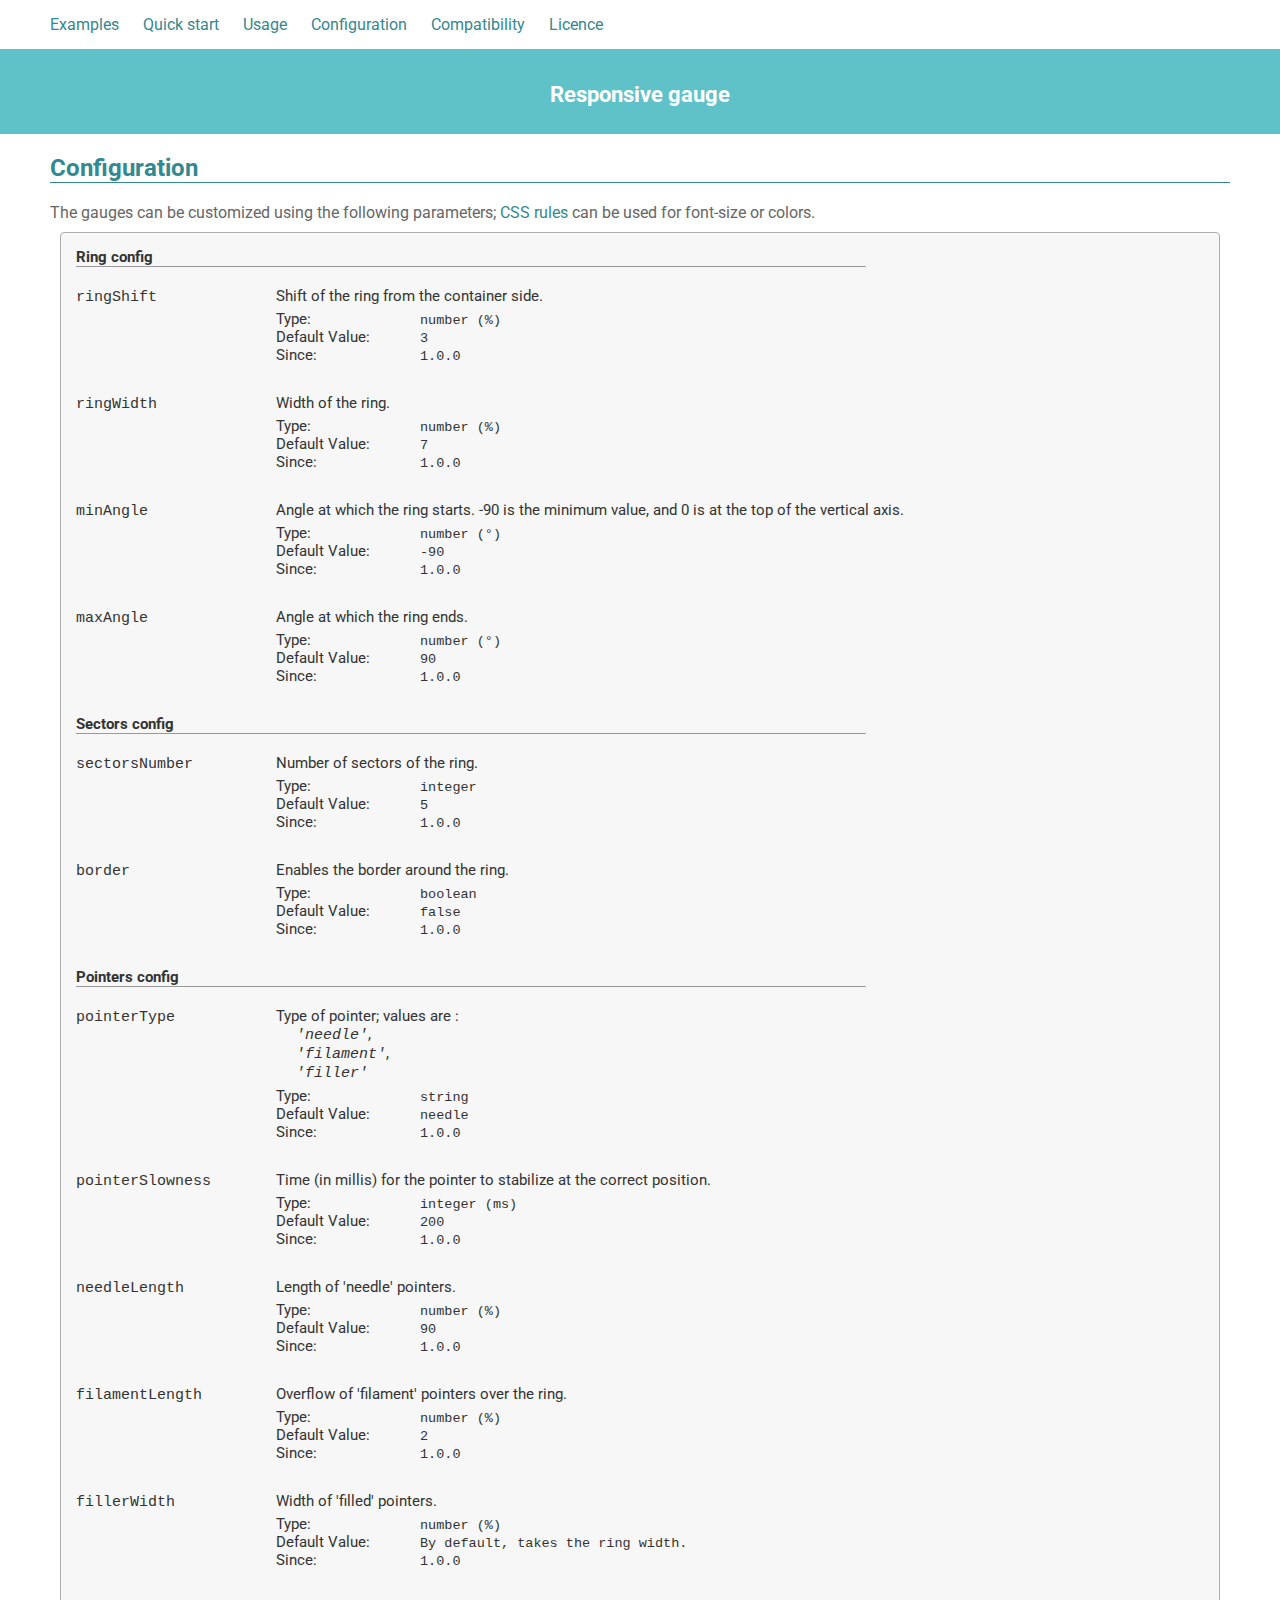
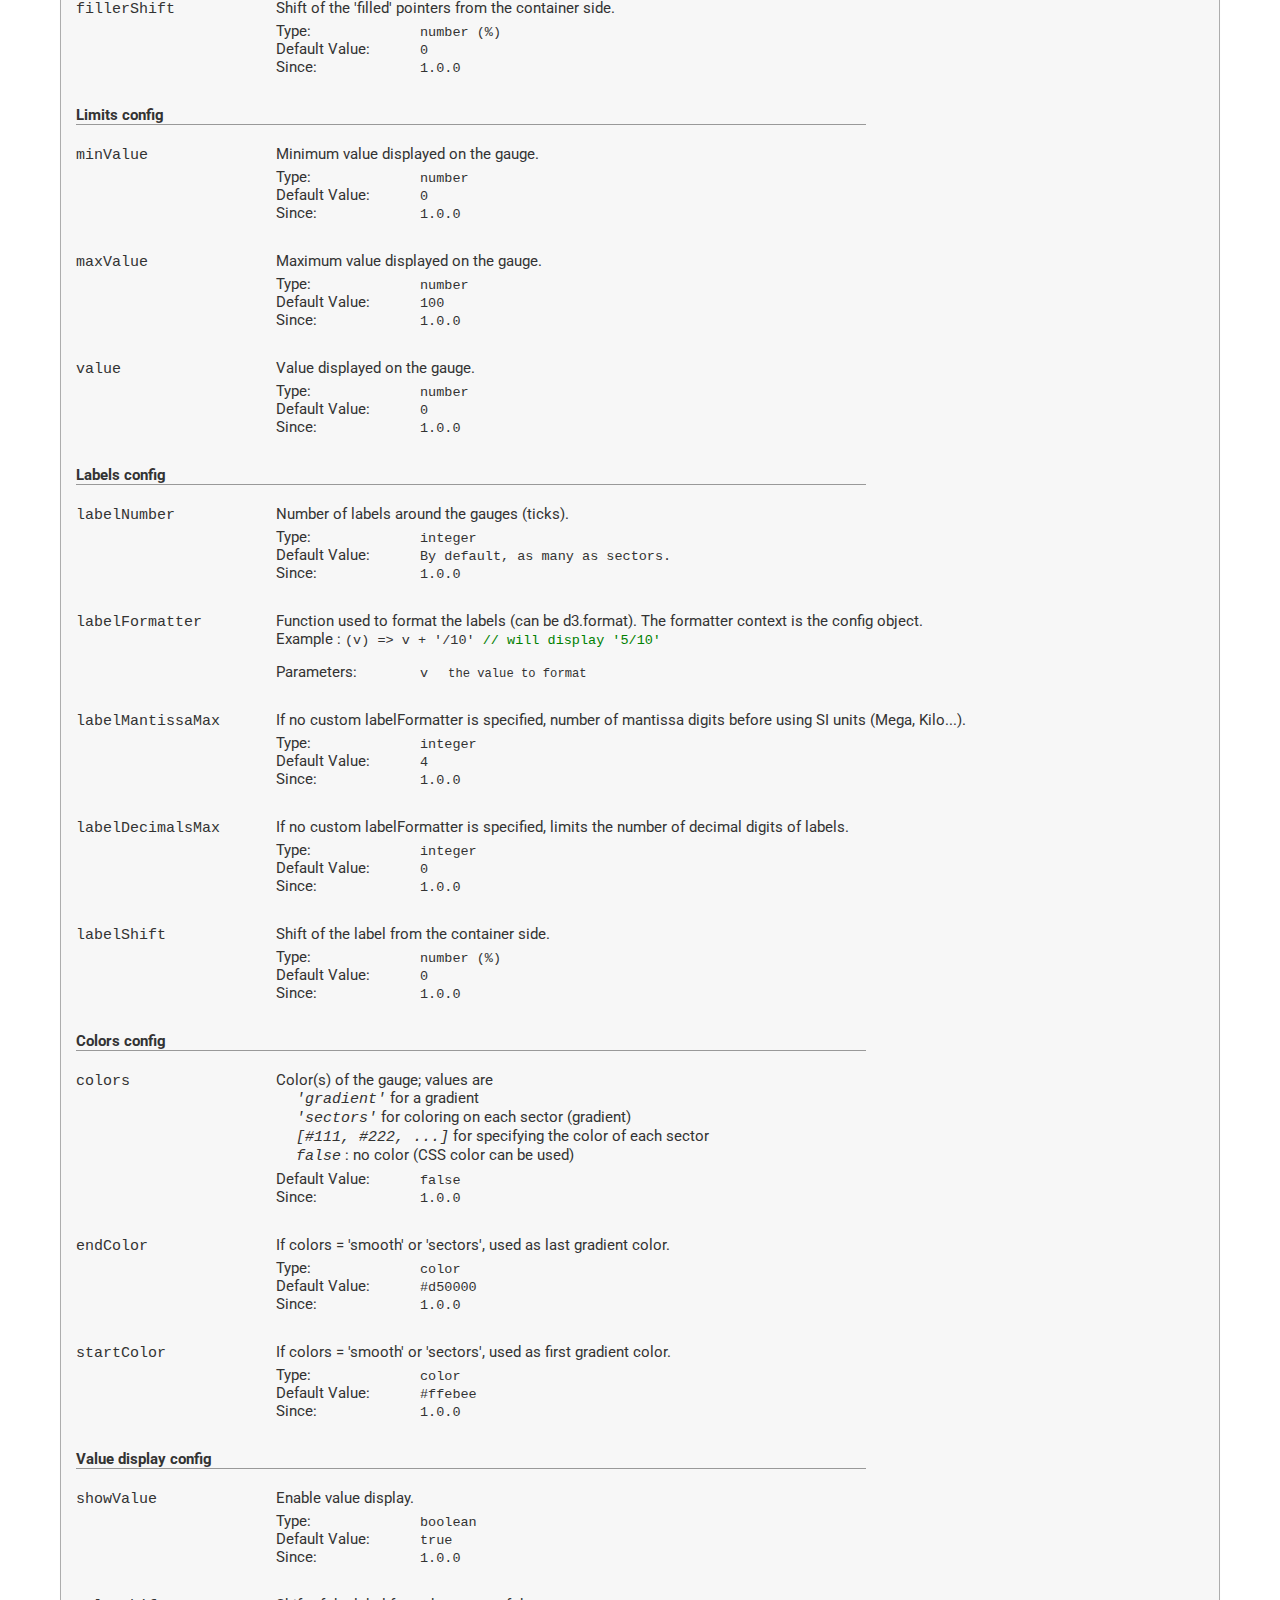
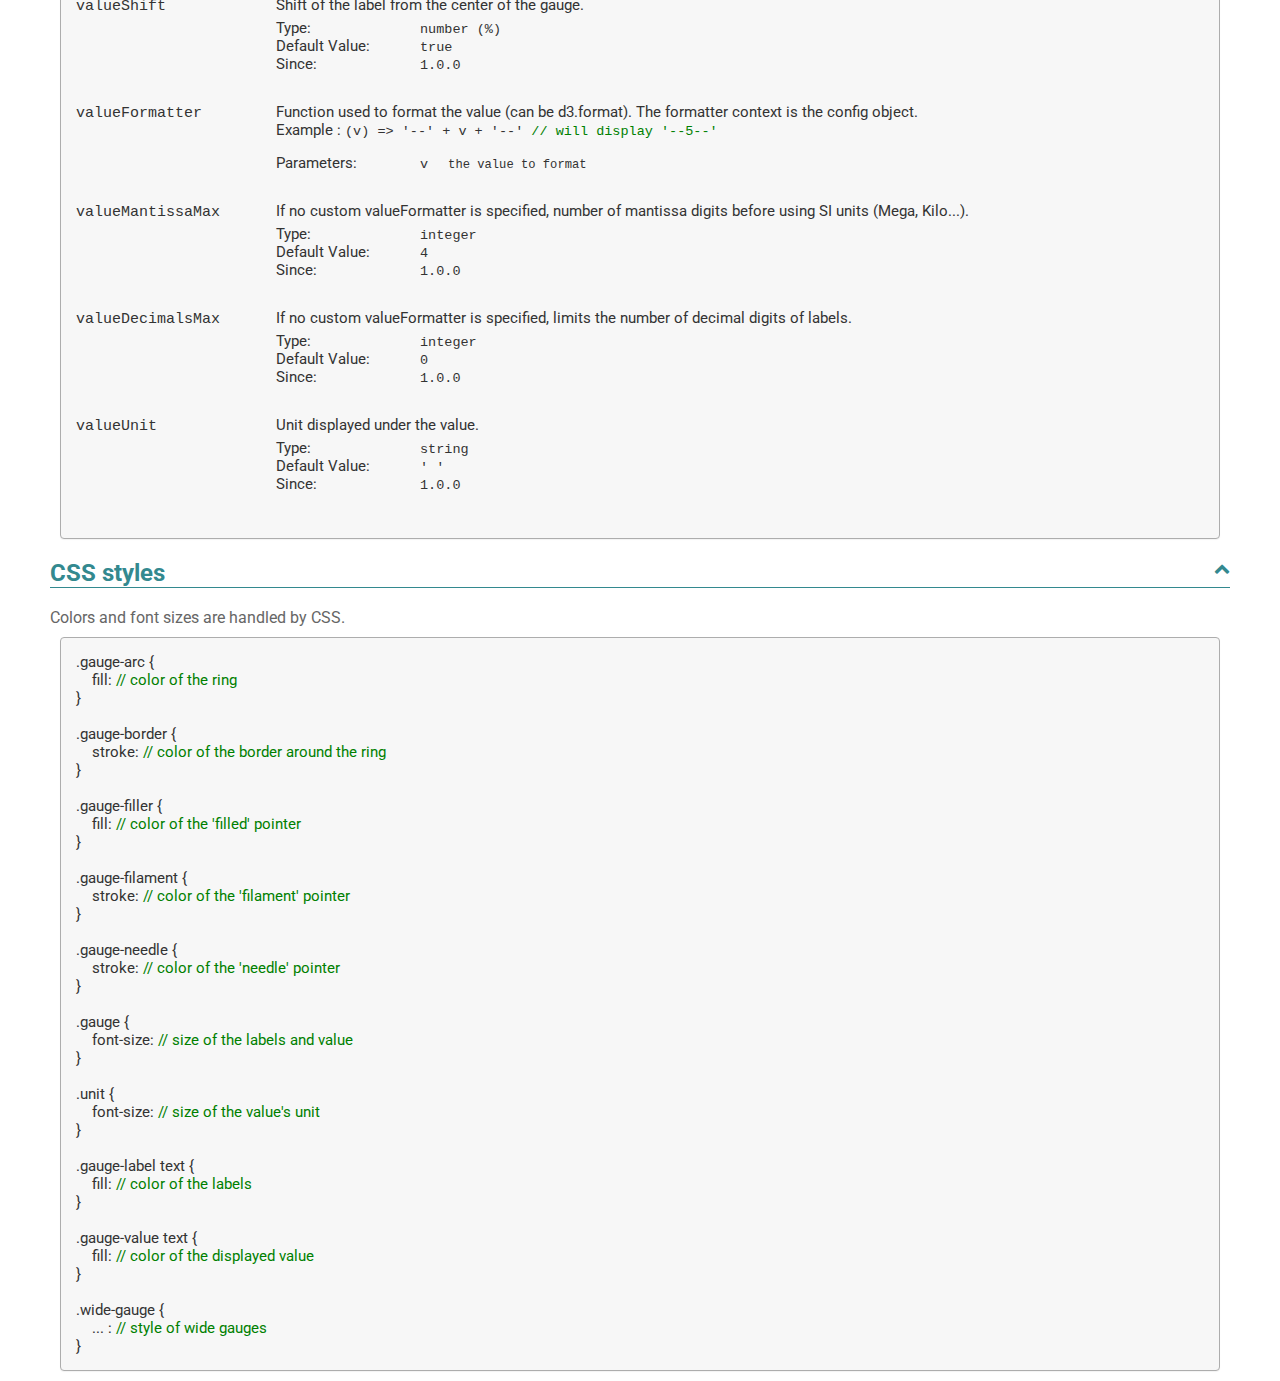
==== ResponsiveGauge/config.html @ 09ec58ba "Initialisation" ====
<!DOCTYPE html>
<html>
<head>
<meta charset="utf-8">
<meta http-equiv="X-UA-Compatible" content="IE=edge">
<meta name="viewport" content="width=device-width, initial-scale=1">

<title>Responsive gauges</title>

<link href="site.css" type="text/css" rel="stylesheet" />
<link href='https://fonts.googleapis.com/css?family=Roboto' rel='stylesheet' type='text/css'>
<link rel="stylesheet" href="https://maxcdn.bootstrapcdn.com/font-awesome/4.6.1/css/font-awesome.min.css">
</head>

<body>
	<div id="menu" class="menu">
		<a href="main.html#examples">Examples</a> <a href="quick-start.html">Quick start</a> <a href="usage.html">Usage</a> <a href="config.html">Configuration</a>
		<a href="main.html#compatibility">Compatibility</a> <a href="main.html#licence">Licence</a>
	</div>


	<div class="header">
		<h1>
			<small>Responsive gauge</small>
		</h1>
	</div>

	<div id="config">
		<h2>Configuration</h2>

		The gauges can be customized using the following parameters; <a href="#css">CSS rules</a> can be used for font-size or colors.
		<div class="code">
			<h4>Ring config</h4>

			<div>
				<div class="parameter">ringShift</div>
				<div class="description">
					Shift of the ring from the container side.
					<dl class="details">
						<dt class="tag-type">Type:</dt>
						<dd class="tag-type">number (%)</dd>
						<dt class="tag-default">Default Value:</dt>
						<dd class="tag-default">3</dd>
						<dt class="tag-since">Since:</dt>
						<dd class="tag-since">1.0.0</dd>
					</dl>
				</div>
			</div>

			<div>
				<div class="parameter">ringWidth</div>
				<div class="description">
					Width of the ring.
					<dl class="details">
						<dt class="tag-type">Type:</dt>
						<dd class="tag-type">number (%)</dd>
						<dt class="tag-default">Default Value:</dt>
						<dd class="tag-default">7</dd>
						<dt class="tag-since">Since:</dt>
						<dd class="tag-since">1.0.0</dd>
					</dl>
				</div>
			</div>

			<div>
				<div class="parameter">minAngle</div>
				<div class="description">
					Angle at which the ring starts. -90 is the minimum value, and 0 is at the top of the vertical axis.
					<dl class="details">
						<dt class="tag-type">Type:</dt>
						<dd class="tag-type">number (°)</dd>
						<dt class="tag-default">Default Value:</dt>
						<dd class="tag-default">-90</dd>
						<dt class="tag-since">Since:</dt>
						<dd class="tag-since">1.0.0</dd>
					</dl>
				</div>
			</div>

			<div>
				<div class="parameter">maxAngle</div>
				<div class="description">
					Angle at which the ring ends.
					<dl class="details">
						<dt class="tag-type">Type:</dt>
						<dd class="tag-type">number (°)</dd>
						<dt class="tag-default">Default Value:</dt>
						<dd class="tag-default">90</dd>
						<dt class="tag-since">Since:</dt>
						<dd class="tag-since">1.0.0</dd>
					</dl>
				</div>
			</div>




			<h4>Sectors config</h4>

			<div>
				<div class="parameter">sectorsNumber</div>
				<div class="description">
					Number of sectors of the ring.
					<dl class="details">
						<dt class="tag-type">Type:</dt>
						<dd class="tag-type">integer</dd>
						<dt class="tag-default">Default Value:</dt>
						<dd class="tag-default">5</dd>
						<dt class="tag-since">Since:</dt>
						<dd class="tag-since">1.0.0</dd>
					</dl>
				</div>
			</div>

			<div>
				<div class="parameter">border</div>
				<div class="description">
					Enables the border around the ring.
					<dl class="details">
						<dt class="tag-type">Type:</dt>
						<dd class="tag-type">boolean</dd>
						<dt class="tag-default">Default Value:</dt>
						<dd class="tag-default">false</dd>
						<dt class="tag-since">Since:</dt>
						<dd class="tag-since">1.0.0</dd>
					</dl>
				</div>
			</div>




			<h4>Pointers config</h4>

			<div>
				<div class="parameter">pointerType</div>
				<div class="description">
					Type of pointer; values are :
					<br>
					<em>'needle'</em>,
					<br>
					<em>'filament'</em>,
					<br>
					<em>'filler'</em>
					<dl class="details">
						<dt class="tag-type">Type:</dt>
						<dd class="tag-type">string</dd>
						<dt class="tag-default">Default Value:</dt>
						<dd class="tag-default">needle</dd>
						<dt class="tag-since">Since:</dt>
						<dd class="tag-since">1.0.0</dd>
					</dl>
				</div>
			</div>

			<div>
				<div class="parameter">pointerSlowness</div>
				<div class="description">
					Time (in millis) for the pointer to stabilize at the correct position.
					<dl class="details">
						<dt class="tag-type">Type:</dt>
						<dd class="tag-type">integer (ms)</dd>
						<dt class="tag-default">Default Value:</dt>
						<dd class="tag-default">200</dd>
						<dt class="tag-since">Since:</dt>
						<dd class="tag-since">1.0.0</dd>
					</dl>
				</div>
			</div>

			<div>
				<div class="parameter">needleLength</div>
				<div class="description">
					Length of 'needle' pointers.
					<dl class="details">
						<dt class="tag-type">Type:</dt>
						<dd class="tag-type">number (%)</dd>
						<dt class="tag-default">Default Value:</dt>
						<dd class="tag-default">90</dd>
						<dt class="tag-since">Since:</dt>
						<dd class="tag-since">1.0.0</dd>
					</dl>
				</div>
			</div>

			<div>
				<div class="parameter">filamentLength</div>
				<div class="description">
					Overflow of 'filament' pointers over the ring.
					<dl class="details">
						<dt class="tag-type">Type:</dt>
						<dd class="tag-type">number (%)</dd>
						<dt class="tag-default">Default Value:</dt>
						<dd class="tag-default">2</dd>
						<dt class="tag-since">Since:</dt>
						<dd class="tag-since">1.0.0</dd>
					</dl>
				</div>
			</div>

			<div>
				<div class="parameter">fillerWidth</div>
				<div class="description">
					Width of 'filled' pointers.
					<dl class="details">
						<dt class="tag-type">Type:</dt>
						<dd class="tag-type">number (%)</dd>
						<dt class="tag-default">Default Value:</dt>
						<dd class="tag-default">By default, takes the ring width.</dd>
						<dt class="tag-since">Since:</dt>
						<dd class="tag-since">1.0.0</dd>
					</dl>
				</div>
			</div>

			<div>
				<div class="parameter">fillerShift</div>
				<div class="description">
					Shift of the 'filled' pointers from the container side.
					<dl class="details">
						<dt class="tag-type">Type:</dt>
						<dd class="tag-type">number (%)</dd>
						<dt class="tag-default">Default Value:</dt>
						<dd class="tag-default">0</dd>
						<dt class="tag-since">Since:</dt>
						<dd class="tag-since">1.0.0</dd>
					</dl>
				</div>
			</div>





			<h4>Limits config</h4>

			<div>
				<div class="parameter">minValue</div>
				<div class="description">
					Minimum value displayed on the gauge.
					<dl class="details">
						<dt class="tag-type">Type:</dt>
						<dd class="tag-type">number</dd>
						<dt class="tag-default">Default Value:</dt>
						<dd class="tag-default">0</dd>
						<dt class="tag-since">Since:</dt>
						<dd class="tag-since">1.0.0</dd>
					</dl>
				</div>
			</div>

			<div>
				<div class="parameter">maxValue</div>
				<div class="description">
					Maximum value displayed on the gauge.
					<dl class="details">
						<dt class="tag-type">Type:</dt>
						<dd class="tag-type">number</dd>
						<dt class="tag-default">Default Value:</dt>
						<dd class="tag-default">100</dd>
						<dt class="tag-since">Since:</dt>
						<dd class="tag-since">1.0.0</dd>
					</dl>
				</div>
			</div>

			<div>
				<div class="parameter">value</div>
				<div class="description">
					Value displayed on the gauge.
					<dl class="details">
						<dt class="tag-type">Type:</dt>
						<dd class="tag-type">number</dd>
						<dt class="tag-default">Default Value:</dt>
						<dd class="tag-default">0</dd>
						<dt class="tag-since">Since:</dt>
						<dd class="tag-since">1.0.0</dd>
					</dl>
				</div>
			</div>





			<h4>Labels config</h4>

			<div>
				<div class="parameter">labelNumber</div>
				<div class="description">
					Number of labels around the gauges (ticks).
					<dl class="details">
						<dt class="tag-type">Type:</dt>
						<dd class="tag-type">integer</dd>
						<dt class="tag-default">Default Value:</dt>
						<dd class="tag-default">By default, as many as sectors.</dd>
						<dt class="tag-since">Since:</dt>
						<dd class="tag-since">1.0.0</dd>
					</dl>
				</div>
			</div>


			<div>
				<div class="parameter">labelFormatter</div>
				<div class="description">
					Function used to format the labels (can be d3.format). The formatter context is the config object.
					<br>
					Example : <span class="prettyprint">(v) => v + '/10' <span class="comment">// will display '5/10'</span></span>
					<dl class="parameters">
						<dt>Parameters:</dt>
						<dd>
							<dl class="parameter">
								<dt class="param-name">v</dt>
								<dd class="param-description">the value to format</dd>
							</dl>
						</dd>
					</dl>
				</div>
			</div>

			<div>
				<div class="parameter">labelMantissaMax</div>
				<div class="description">
					If no custom labelFormatter is specified, number of mantissa digits before using SI units (Mega, Kilo...).
					<dl class="details">
						<dt class="tag-type">Type:</dt>
						<dd class="tag-type">integer</dd>
						<dt class="tag-default">Default Value:</dt>
						<dd class="tag-default">4</dd>
						<dt class="tag-since">Since:</dt>
						<dd class="tag-since">1.0.0</dd>
					</dl>
				</div>
			</div>

			<div>
				<div class="parameter">labelDecimalsMax</div>
				<div class="description">
					If no custom labelFormatter is specified, limits the number of decimal digits of labels.
					<dl class="details">
						<dt class="tag-type">Type:</dt>
						<dd class="tag-type">integer</dd>
						<dt class="tag-default">Default Value:</dt>
						<dd class="tag-default">0</dd>
						<dt class="tag-since">Since:</dt>
						<dd class="tag-since">1.0.0</dd>
					</dl>
				</div>
			</div>

			<div>
				<div class="parameter">labelShift</div>
				<div class="description">
					Shift of the label from the container side.
					<dl class="details">
						<dt class="tag-type">Type:</dt>
						<dd class="tag-type">number (%)</dd>
						<dt class="tag-default">Default Value:</dt>
						<dd class="tag-default">0</dd>
						<dt class="tag-since">Since:</dt>
						<dd class="tag-since">1.0.0</dd>
					</dl>
				</div>
			</div>





			<h4>Colors config</h4>

			<div>
				<div class="parameter">colors</div>
				<div class="description">
					Color(s) of the gauge; values are
					<br>
					<em>'gradient'</em> for a gradient
					<br>
					<em>'sectors'</em> for coloring on each sector (gradient)
					<br>
					<em>[#111, #222, ...]</em> for specifying the color of each sector
					<br>
					<em>false</em> : no color (CSS color can be used)
					<dl class="details">
						<dt class="tag-default">Default Value:</dt>
						<dd class="tag-default">false</dd>
						<dt class="tag-since">Since:</dt>
						<dd class="tag-since">1.0.0</dd>
					</dl>
				</div>
			</div>

			<div>
				<div class="parameter">endColor</div>
				<div class="description">
					If colors = 'smooth' or 'sectors', used as last gradient color.
					<dl class="details">
						<dt class="tag-type">Type:</dt>
						<dd class="tag-type">color</dd>
						<dt class="tag-default">Default Value:</dt>
						<dd class="tag-default">#d50000</dd>
						<dt class="tag-since">Since:</dt>
						<dd class="tag-since">1.0.0</dd>
					</dl>
				</div>
			</div>

			<div>
				<div class="parameter">startColor</div>
				<div class="description">
					If colors = 'smooth' or 'sectors', used as first gradient color.
					<dl class="details">
						<dt class="tag-type">Type:</dt>
						<dd class="tag-type">color</dd>
						<dt class="tag-default">Default Value:</dt>
						<dd class="tag-default">#ffebee</dd>
						<dt class="tag-since">Since:</dt>
						<dd class="tag-since">1.0.0</dd>
					</dl>
				</div>
			</div>





			<h4>Value display config</h4>

			<div>
				<div class="parameter">showValue</div>
				<div class="description">
					Enable value display.
					<dl class="details">
						<dt class="tag-type">Type:</dt>
						<dd class="tag-type">boolean</dd>
						<dt class="tag-default">Default Value:</dt>
						<dd class="tag-default">true</dd>
						<dt class="tag-since">Since:</dt>
						<dd class="tag-since">1.0.0</dd>
					</dl>
				</div>
			</div>

			<div>
				<div class="parameter">valueShift</div>
				<div class="description">
					Shift of the label from the center of the gauge.
					<dl class="details">
						<dt class="tag-type">Type:</dt>
						<dd class="tag-type">number (%)</dd>
						<dt class="tag-default">Default Value:</dt>
						<dd class="tag-default">true</dd>
						<dt class="tag-since">Since:</dt>
						<dd class="tag-since">1.0.0</dd>
					</dl>
				</div>
			</div>


			<div>
				<div class="parameter">valueFormatter</div>
				<div class="description">
					Function used to format the value (can be d3.format). The formatter context is the config object.
					<br>
					Example : <span class="prettyprint">(v) => '--' + v + '--' <span class="comment">// will display '--5--'</span></span>
					<dl class="parameters">
						<dt>Parameters:</dt>
						<dd>
							<dl class="parameter">
								<dt class="param-name">v</dt>
								<dd class="param-description">the value to format</dd>
							</dl>
						</dd>
					</dl>
				</div>
			</div>

			<div>
				<div class="parameter">valueMantissaMax</div>
				<div class="description">
					If no custom valueFormatter is specified, number of mantissa digits before using SI units (Mega, Kilo...).
					<dl class="details">
						<dt class="tag-type">Type:</dt>
						<dd class="tag-type">integer</dd>
						<dt class="tag-default">Default Value:</dt>
						<dd class="tag-default">4</dd>
						<dt class="tag-since">Since:</dt>
						<dd class="tag-since">1.0.0</dd>
					</dl>
				</div>
			</div>

			<div>
				<div class="parameter">valueDecimalsMax</div>
				<div class="description">
					If no custom valueFormatter is specified, limits the number of decimal digits of labels.
					<dl class="details">
						<dt class="tag-type">Type:</dt>
						<dd class="tag-type">integer</dd>
						<dt class="tag-default">Default Value:</dt>
						<dd class="tag-default">0</dd>
						<dt class="tag-since">Since:</dt>
						<dd class="tag-since">1.0.0</dd>
					</dl>
				</div>
			</div>

			<div>
				<div class="parameter">valueUnit</div>
				<div class="description">
					Unit displayed under the value.
					<dl class="details">
						<dt class="tag-type">Type:</dt>
						<dd class="tag-type">string</dd>
						<dt class="tag-default">Default Value:</dt>
						<dd class="tag-default">' '</dd>
						<dt class="tag-since">Since:</dt>
						<dd class="tag-since">1.0.0</dd>
					</dl>
				</div>
			</div>
		</div>




		<h2 id="css">
			CSS styles <a href="#menu"><i class="fa fa-chevron-up" aria-hidden="true"></i></a>
		</h2>
		Colors and font sizes are handled by CSS.
		<div class="code">
			.gauge-arc {
			<br>
			&nbsp;&nbsp;&nbsp;&nbsp;fill: <span class="comment"> // color of the ring </span>
			<br>
			}
			<br>
			<br>

			.gauge-border {
			<br>
			&nbsp;&nbsp;&nbsp;&nbsp;stroke: <span class="comment"> // color of the border around the ring </span>
			<br>
			}
			<br>
			<br>

			.gauge-filler {
			<br>
			&nbsp;&nbsp;&nbsp;&nbsp;fill: <span class="comment"> // color of the 'filled' pointer </span>
			<br>
			}
			<br>
			<br>

			.gauge-filament {
			<br>
			&nbsp;&nbsp;&nbsp;&nbsp;stroke: <span class="comment"> // color of the 'filament' pointer </span>
			<br>
			}
			<br>
			<br>

			.gauge-needle {
			<br>
			&nbsp;&nbsp;&nbsp;&nbsp;stroke: <span class="comment"> // color of the 'needle' pointer </span>
			<br>
			}
			<br>
			<br>

			.gauge {
			<br>
			&nbsp;&nbsp;&nbsp;&nbsp;font-size: <span class="comment"> // size of the labels and value </span>
			<br>
			}
			<br>
			<br>

			.unit {
			<br>
			&nbsp;&nbsp;&nbsp;&nbsp;font-size: <span class="comment">// size of the value's unit </span>
			<br>
			}
			<br>
			<br>

			.gauge-label text {
			<br>
			&nbsp;&nbsp;&nbsp;&nbsp;fill: <span class="comment"> // color of the labels </span>
			<br>
			}
			<br>
			<br>

			.gauge-value text {
			<br>
			&nbsp;&nbsp;&nbsp;&nbsp;fill: <span class="comment">// color of the displayed value </span>
			<br>
			}
			<br>
			<br>

			.wide-gauge  {
			<br>
			&nbsp;&nbsp;&nbsp;&nbsp;... : <span class="comment">// style of wide gauges </span>
			<br>
			}
		</div>
	</div>
</body>
</html>
---- ResponsiveGauge/site.css ----
/**
 *	#5fc2c9 : light blue
 *	#3faeb5: middle blue
 *	#33898f : dark blue
 *	#f7f7f7 : light gray
 *	#adadad :dark grey
 */
/*
 * STRUCTURAL STYLES
 */
body {
	font-family: 'Roboto', sans-serif;
	color: #666;
	font-size: 16px;
	padding: 0;
	margin: 0;
}

a {
	color: #33898f;
	outline: none;
	text-decoration: none;
}

a:visited {
	color: #33898f;
}

h2 {
	color: #33898f;
	border-bottom: 1px solid #33898f;
}

h2>a {
	float: right;
	font-size: medium;
}

body>div {
	padding-left: 50px;
	padding-right: 50px;
}

p {
	text-indent: 15px;
}

figure {
	display: inline-block;
	margin-right: 50px;
}

figcaption {
	text-align: center;
}

/*
 * ELEMENTS STYLES
 */
.header {
	padding-top: 5px;
	padding-bottom: 5px;
	background-color: #5fc2c9;
	color: #fff;
	text-align: center;
}

.header h1 {
	font-size: 30px;
}

.header small {
	font-size: 22px;
}

.header .gauge-container {
	border: none;
	resize: none;
}

.gauge-container {
	height: 200px;
	border: 1px dashed #ddd;
	resize: both; /* allow to test resizing */
	vertical-align: top; /* keep gauges aligned when testing sizes */
}

.menu {
	padding-top: 15px;
	padding-bottom: 15px;
}

.menu a {
	display: inline-block;
	padding-right: 20px;
}

.examples {
	text-align: center;
}

.code {
	font-family: Menlo, Monaco, Consolas, "Courier New", monospace;
	font-size: 15px;
	background-color: #f7f7f7;
	border: 1px solid #adadad;
	border-radius: 4px;
	box-shadow: 0 1px 1px rgba(0, 0, 0, 0.05);
	color: #333;
	padding: 15px;
	margin: 10px;
}

.code .comment {
	color: green;
}

/**
 *	GAUGES EXAMPLE STYLES
 */
#example-header-gauge .gauge-arc {
	fill: #345050;
}

#example-header-gauge .gauge-filler {
	fill: #8FBC8F;
}

#example-mail-count-gauge .gauge-arc {
	fill: #810301;
}

#example-mail-count-gauge .gauge-filler {
	fill: #C75453;
}

#example-voltage-gauge .gauge-arc-border {
	stroke: #ccc;
}

#example-message-count-gauge .gauge-filler {
	fill: #FCA419;
}

#example-message-count-gauge .gauge-arc {
	fill: #88461B;
}

#example-message-count-gauge .gauge-arc-border {
	stroke: #ccc;
}

#example-half-gauge .gauge {
	margin-top: 40px;
}

#example-half-gauge  .gauge-filament {
	stroke: #20585b;
}

#example-full-gauge .gauge-filler {
	fill: #47c650;
}

#example-bi-gauge {
	height: 150px;
}

#example-bi-gauge .gauge-arc {
	fill: #666;
}

#example-bi-gauge .gauge-filler {
	fill: #FE0B16;
}

/**
 *	CONFIG PAGE STYLES
 */
/* config options and tables of parameter  */
em {
	padding-left: 20px;
	font-family: Menlo, Monaco, Consolas, "Courier New", monospace;
}

/* font styles */
#config .code {
	font-family: 'Roboto', sans-serif;
}

#config h4 {
	border-bottom: 1px solid #999;
	margin: 0 0 20px;
	width: 70%;
}

/* makes the value name and the description inline */
#config .parameter {
	display: table-cell;
	font-family: Menlo, Monaco, Consolas, "Courier New", monospace;
	width: 200px;
}

#config  .description {
	display: table-cell;
}

#config .details {
	margin: 5px 0 30px;
}

/* makes the definitions inline*/
#config dd, #config .prettyprint {
	display: inline;
	font-family: Menlo, Monaco, Consolas, "Courier New", monospace;
	font-size: 0.9em;
}

#config dd.param-description {
	margin: 0 10px 0 0;
}

#config dt {
	display: inline-block;
	width: 100px;
}

#config dt.param-name {
	width: 20px;
}

#config dd::after {
	content: " ";
	display: block;
}

.TODO {
	background-color: yellow;
}
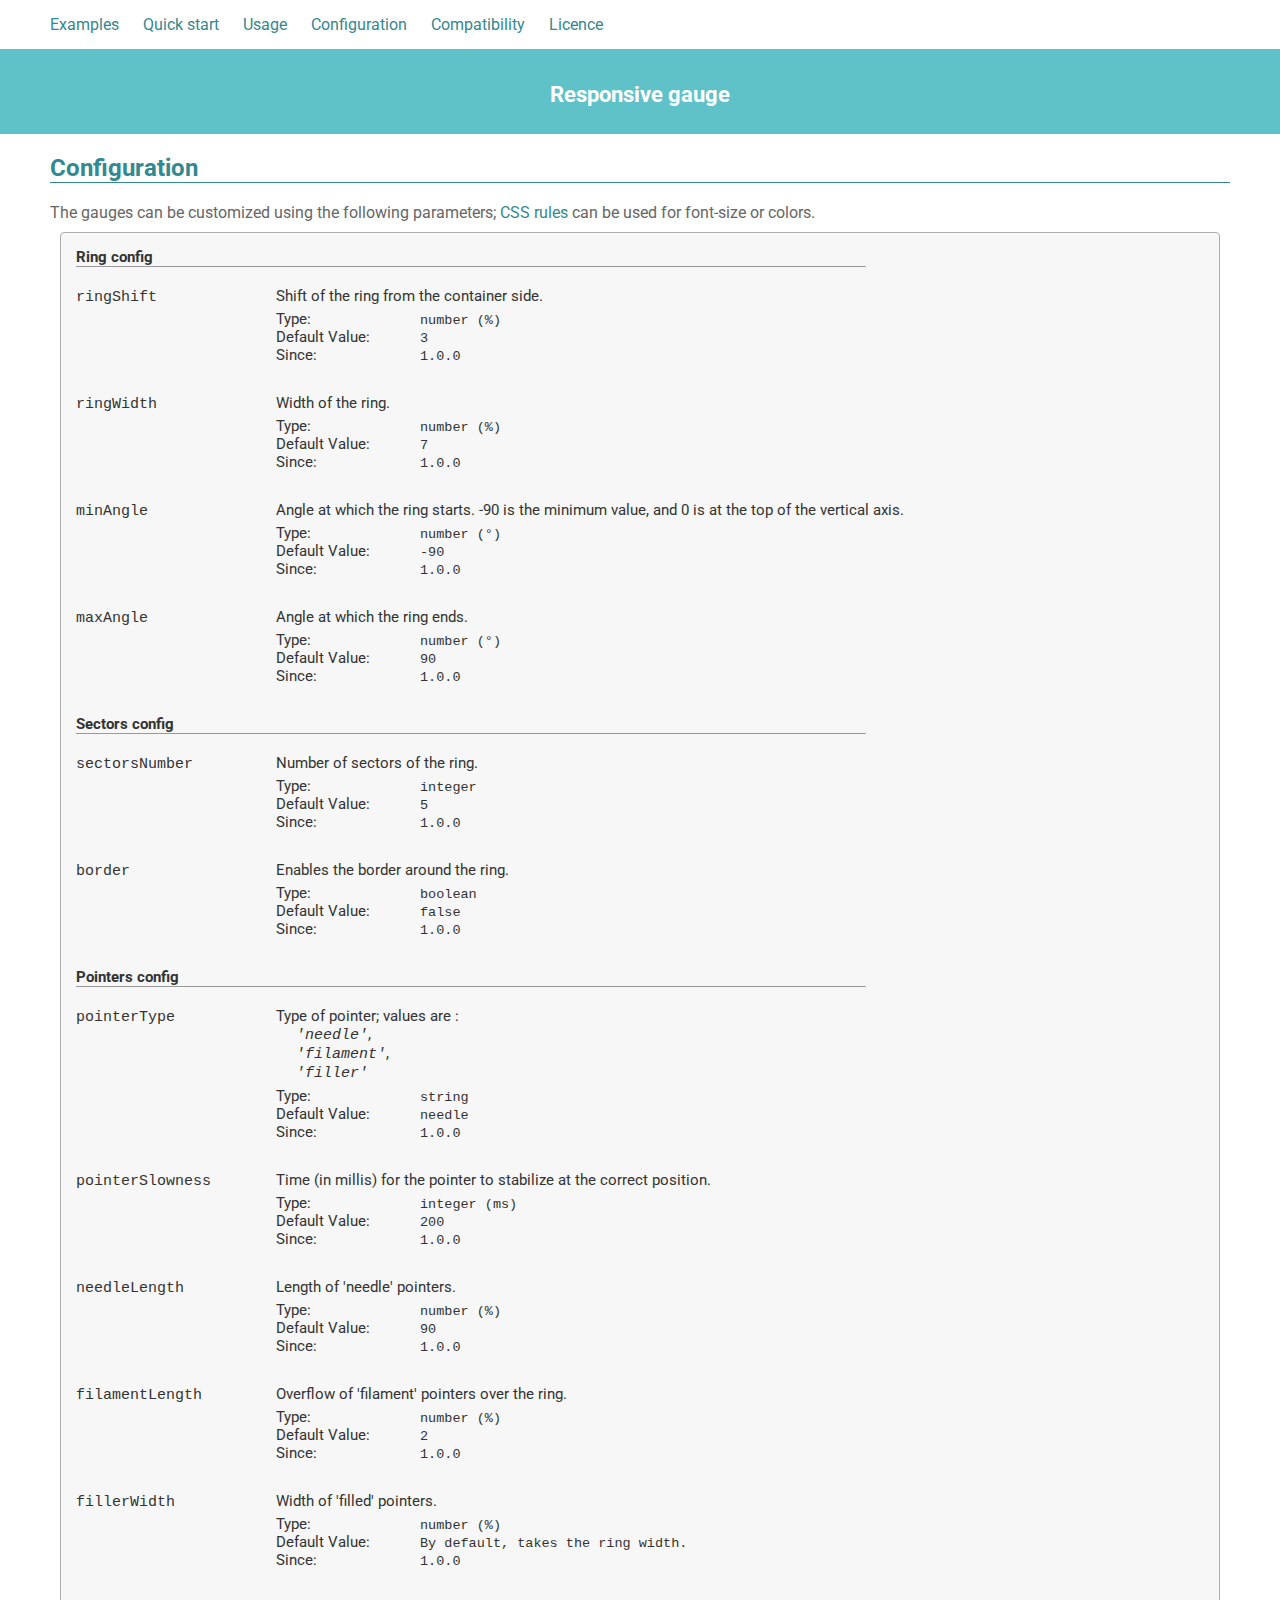
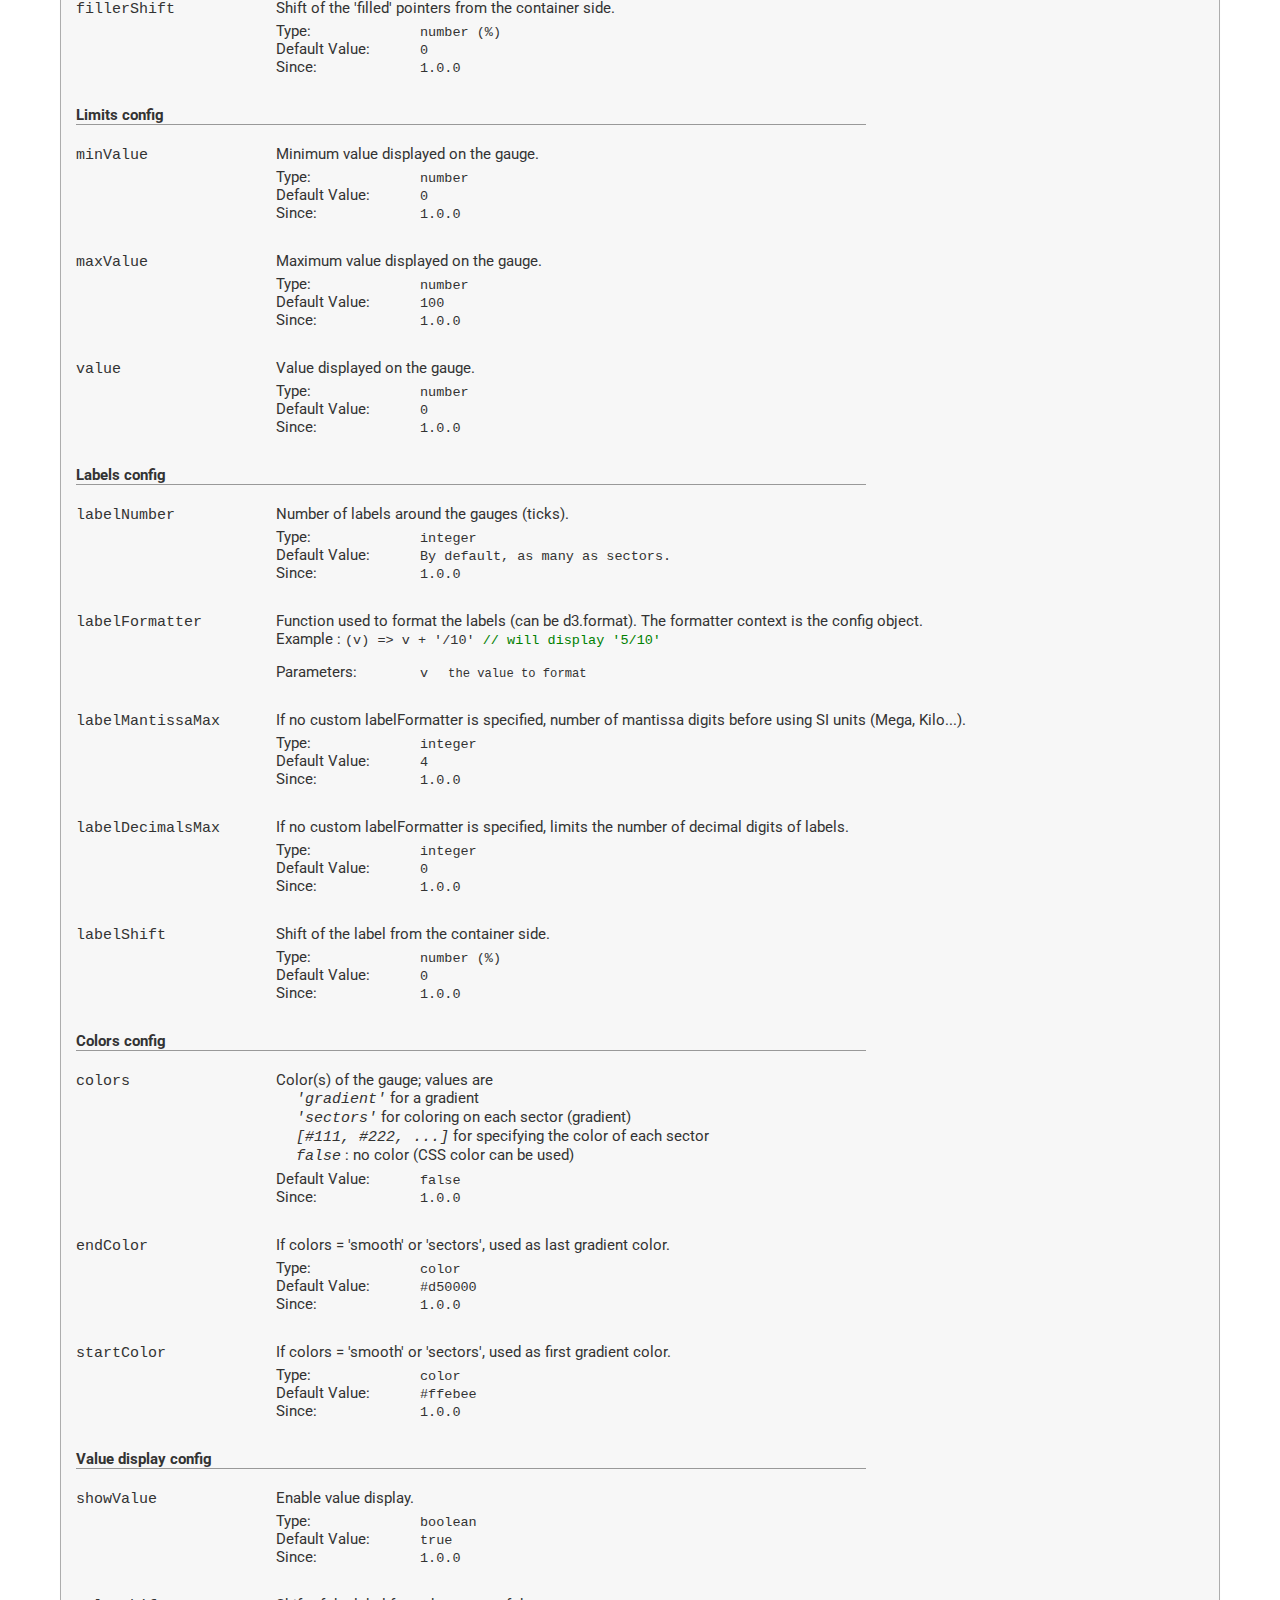
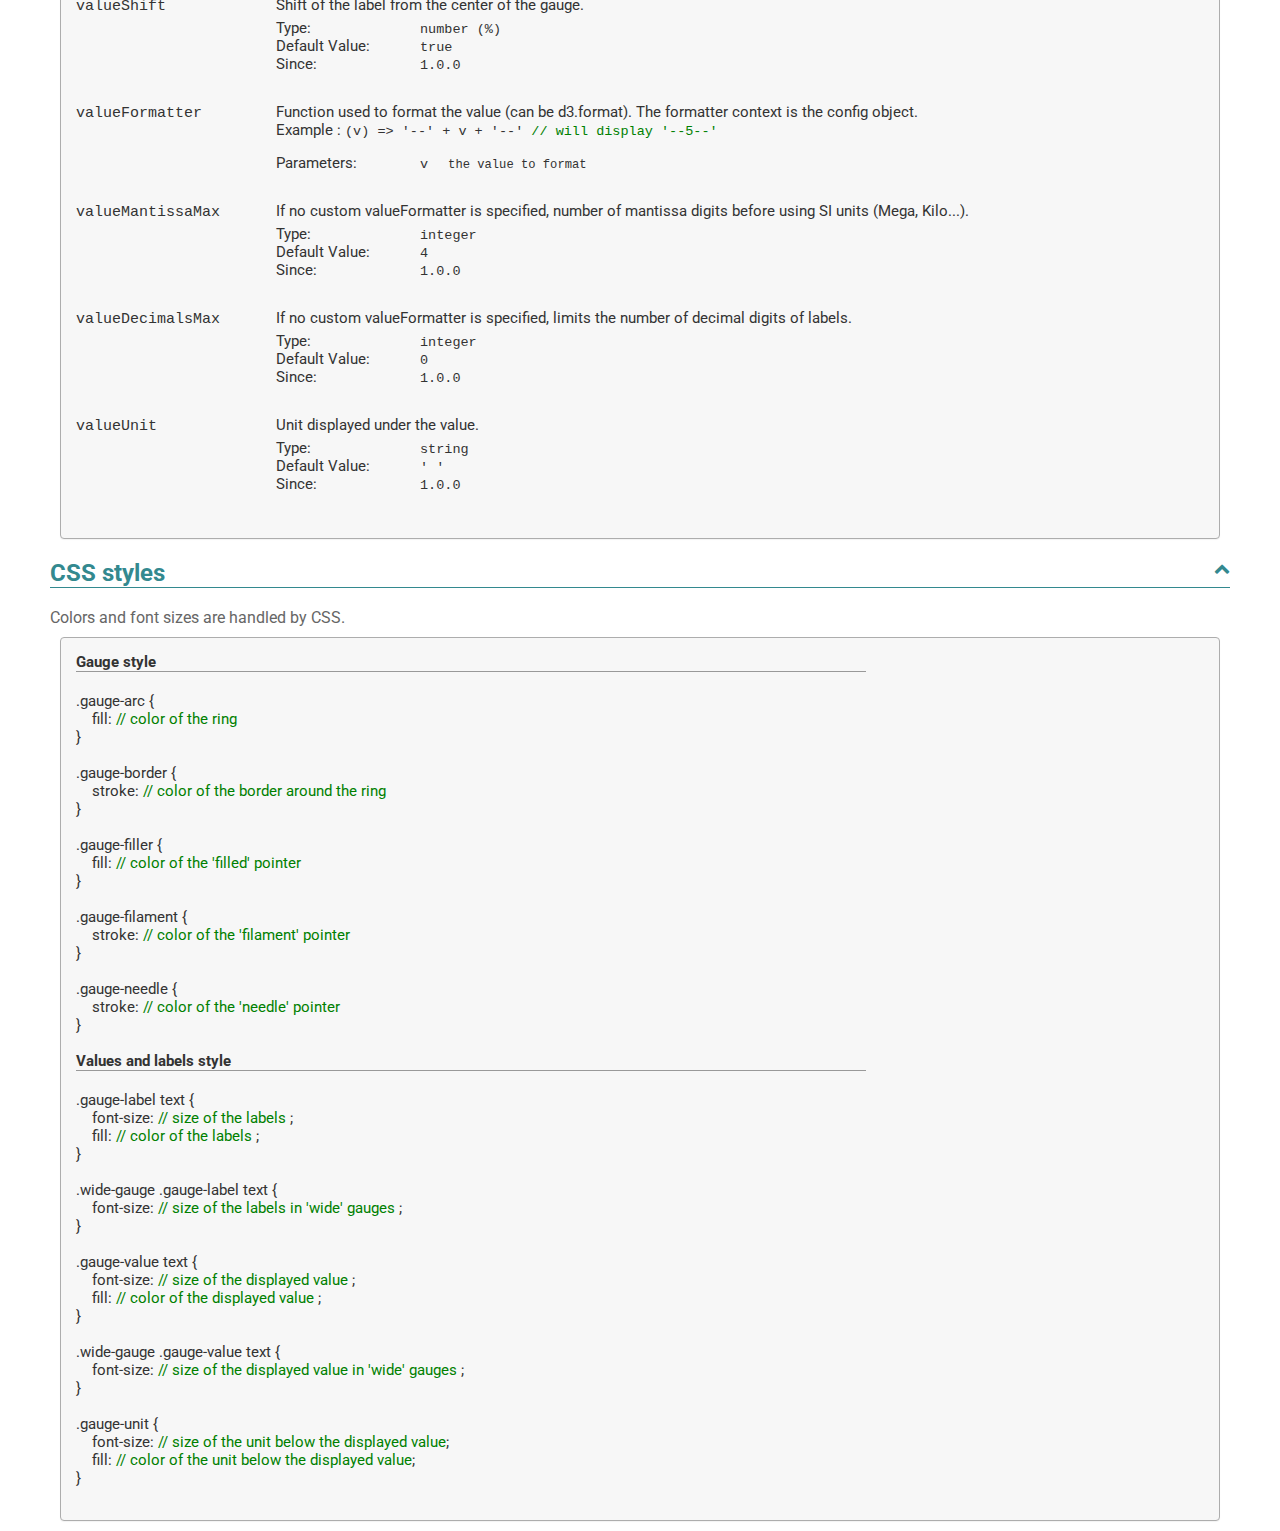
==== commit 0a2b5245: "New CSS rules following the IE fixes" ====
--- a/ResponsiveGauge/config.html
+++ b/ResponsiveGauge/config.html
@@ -530,6 +530,8 @@
 		</h2>
 		Colors and font sizes are handled by CSS.
 		<div class="code">
+			
+			<h4>Gauge style</h4>
 			.gauge-arc {
 			<br>
 			&nbsp;&nbsp;&nbsp;&nbsp;fill: <span class="comment"> // color of the ring </span>
@@ -569,45 +571,54 @@
 			}
 			<br>
 			<br>
-
-			.gauge {
-			<br>
-			&nbsp;&nbsp;&nbsp;&nbsp;font-size: <span class="comment"> // size of the labels and value </span>
-			<br>
-			}
-			<br>
-			<br>
-
-			.unit {
-			<br>
-			&nbsp;&nbsp;&nbsp;&nbsp;font-size: <span class="comment">// size of the value's unit </span>
-			<br>
-			}
-			<br>
-			<br>
-
+			
+			<h4>Values and labels style</h4>
 			.gauge-label text {
 			<br>
-			&nbsp;&nbsp;&nbsp;&nbsp;fill: <span class="comment"> // color of the labels </span>
-			<br>
-			}
-			<br>
-			<br>
-
+			&nbsp;&nbsp;&nbsp;&nbsp;font-size: <span class="comment"> // size of the labels </span>;
+			<br>
+			&nbsp;&nbsp;&nbsp;&nbsp;fill: <span class="comment"> // color of the labels </span>;
+			<br>
+			}
+			<br>
+			<br>
+
+			.wide-gauge .gauge-label text {
+			<br>
+			&nbsp;&nbsp;&nbsp;&nbsp;font-size: <span class="comment"> // size of the labels in 'wide' gauges </span>;
+			<br>
+			}
+			<br>
+			<br>
 			.gauge-value text {
 			<br>
-			&nbsp;&nbsp;&nbsp;&nbsp;fill: <span class="comment">// color of the displayed value </span>
-			<br>
-			}
-			<br>
-			<br>
-
-			.wide-gauge  {
-			<br>
-			&nbsp;&nbsp;&nbsp;&nbsp;... : <span class="comment">// style of wide gauges </span>
-			<br>
-			}
+			&nbsp;&nbsp;&nbsp;&nbsp;font-size: <span class="comment"> // size of the displayed value </span>;
+			<br>
+			&nbsp;&nbsp;&nbsp;&nbsp;fill: <span class="comment"> // color of the displayed value </span>;
+			<br>
+			}
+			<br>
+			<br>
+
+			.wide-gauge .gauge-value text {
+			<br>
+			&nbsp;&nbsp;&nbsp;&nbsp;font-size: <span class="comment"> // size of the displayed value in 'wide' gauges </span>;
+			<br>
+			}
+			<br>
+			<br>
+
+			.gauge-unit {
+			<br>
+			&nbsp;&nbsp;&nbsp;&nbsp;font-size: <span class="comment"> // size of the unit below the displayed value</span>;
+			<br>
+			&nbsp;&nbsp;&nbsp;&nbsp;fill: <span class="comment"> // color of the unit below the displayed value</span>;
+			<br>
+			}
+			<br>
+			<br>
+
 		</div>
 	</div>
 </body>
-</html>+</html>
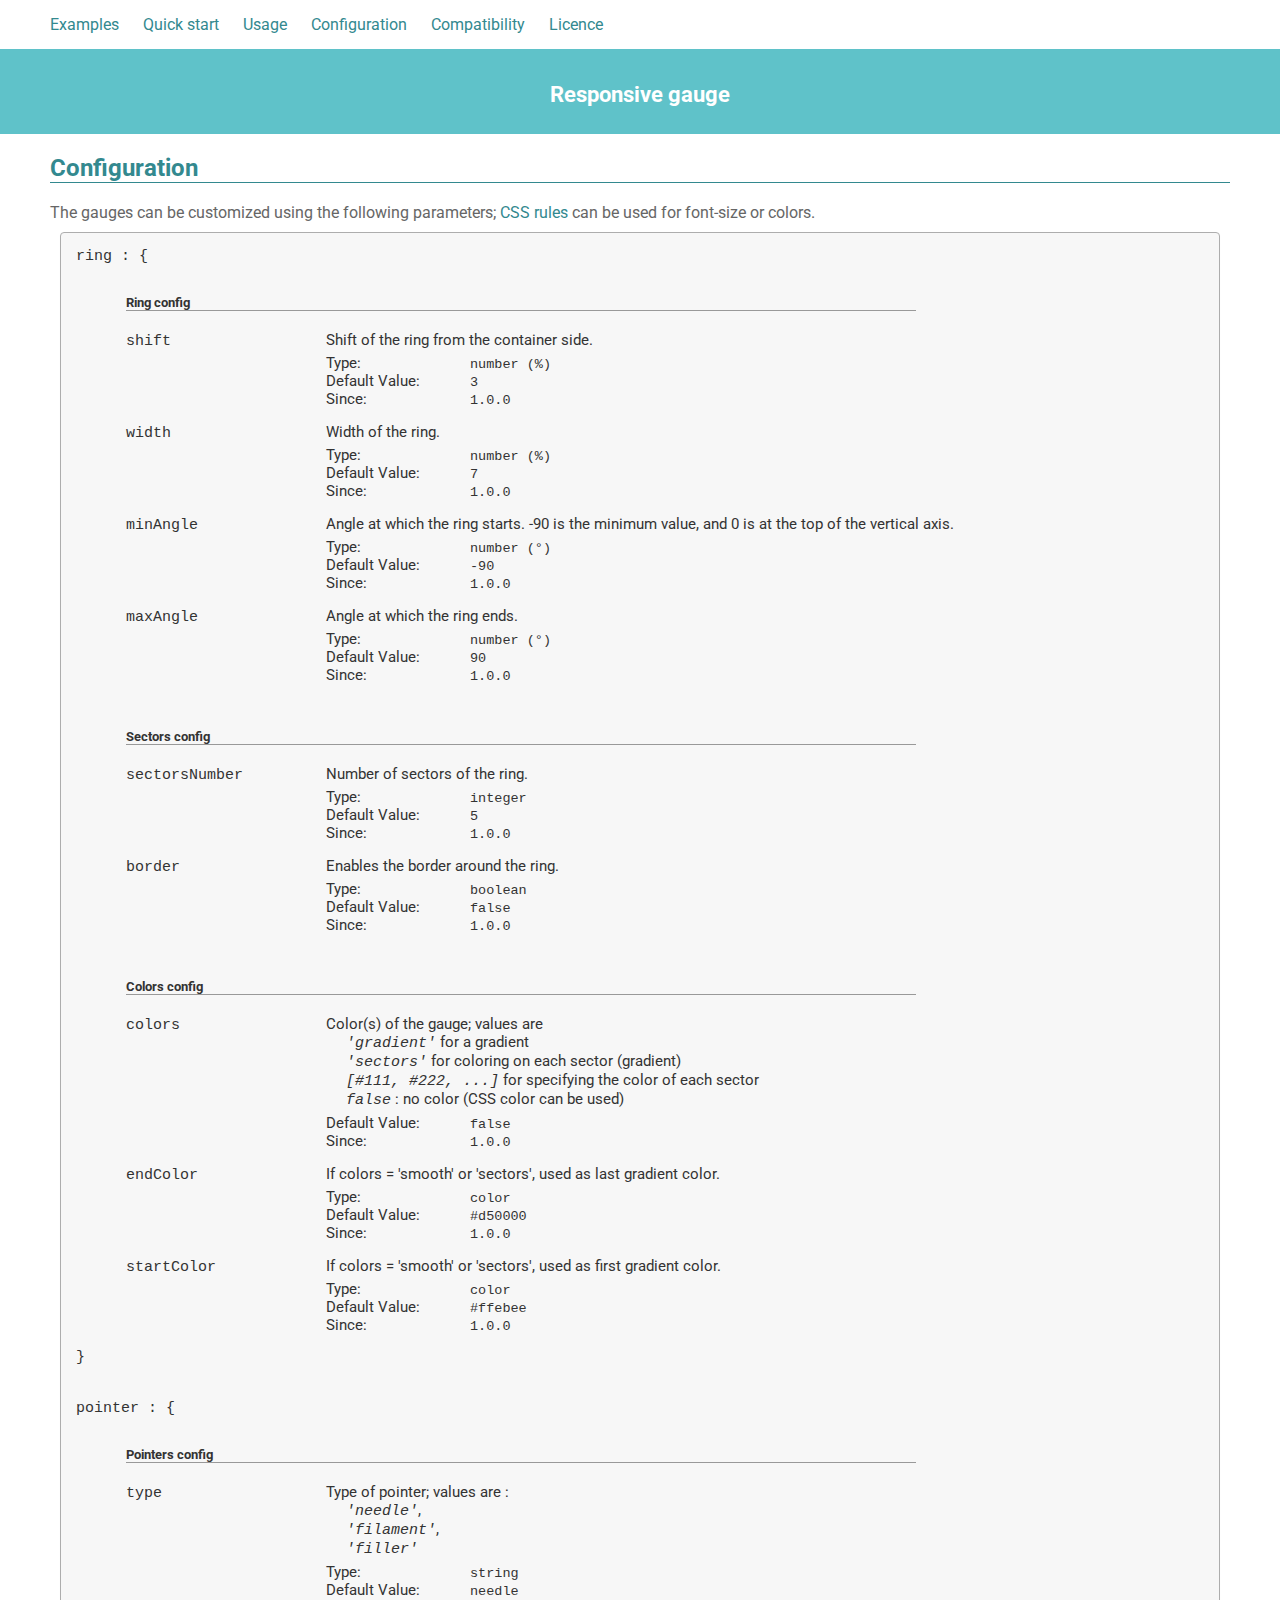
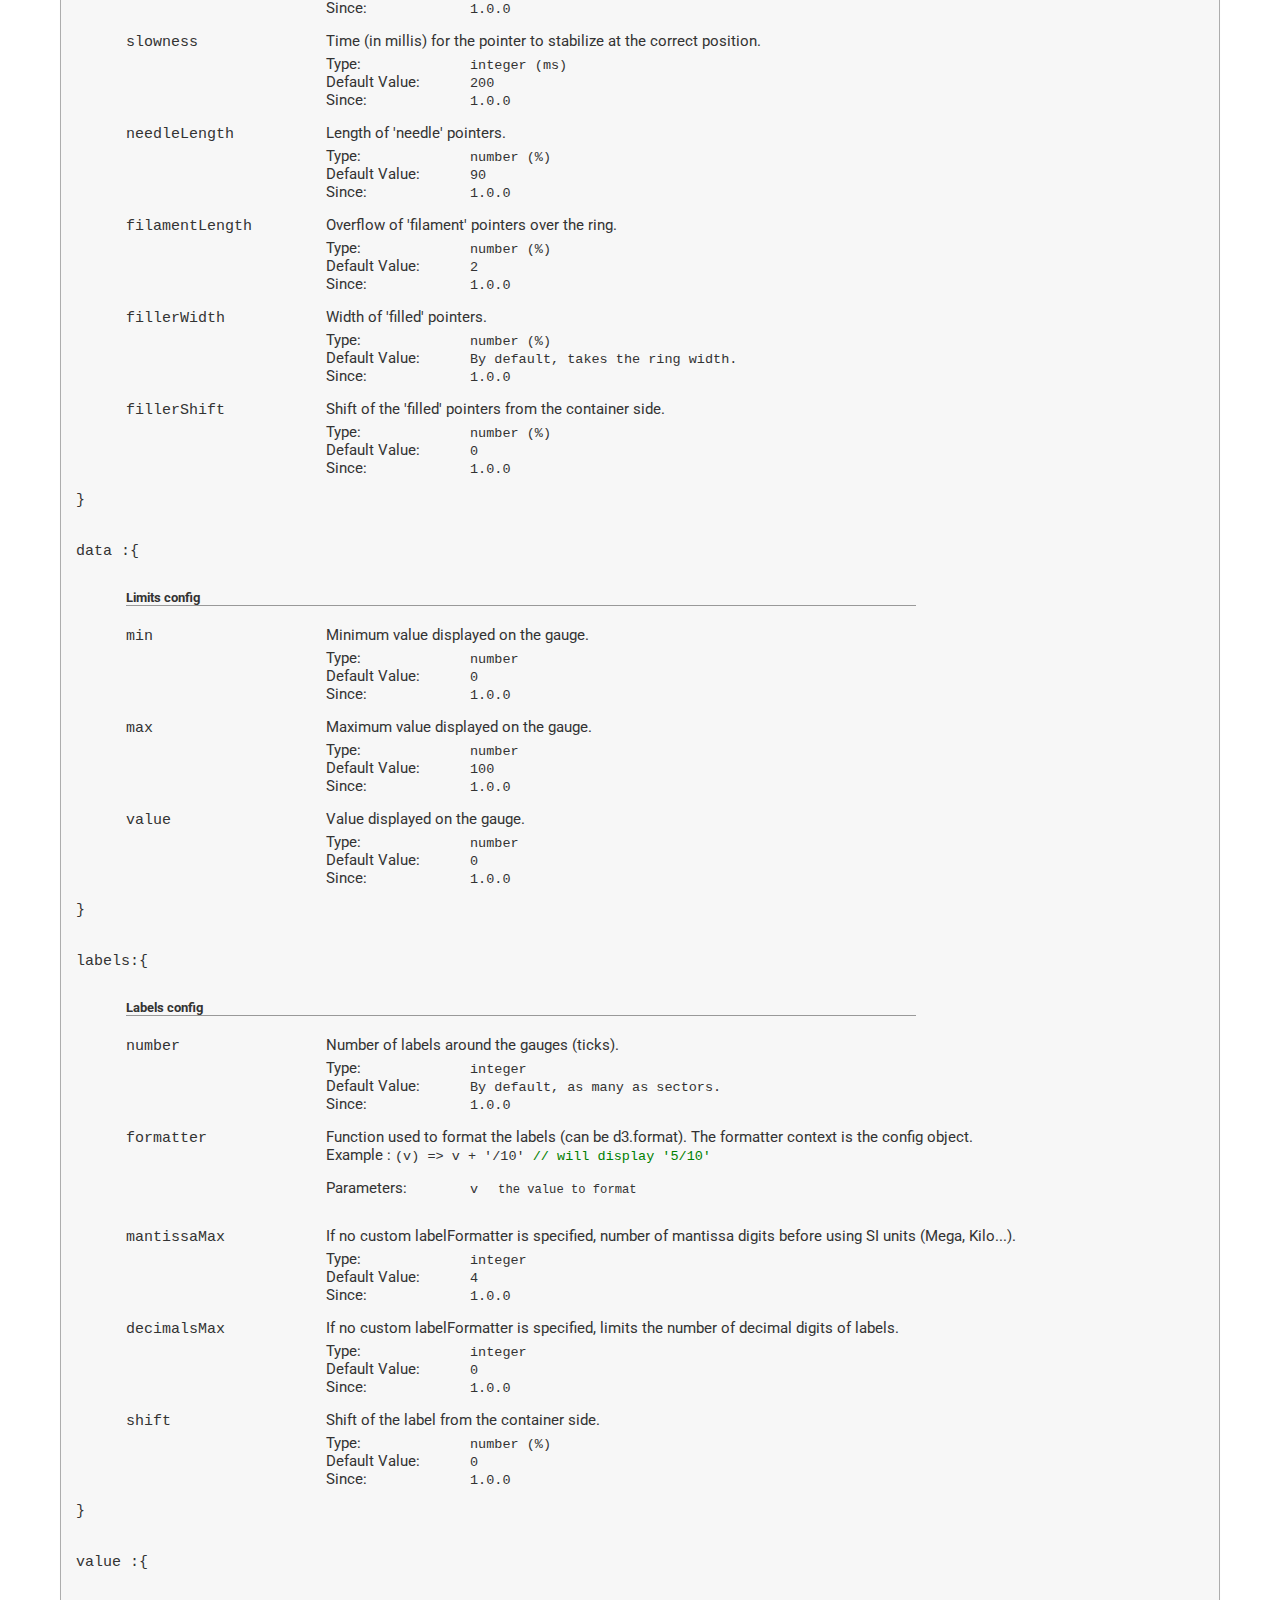
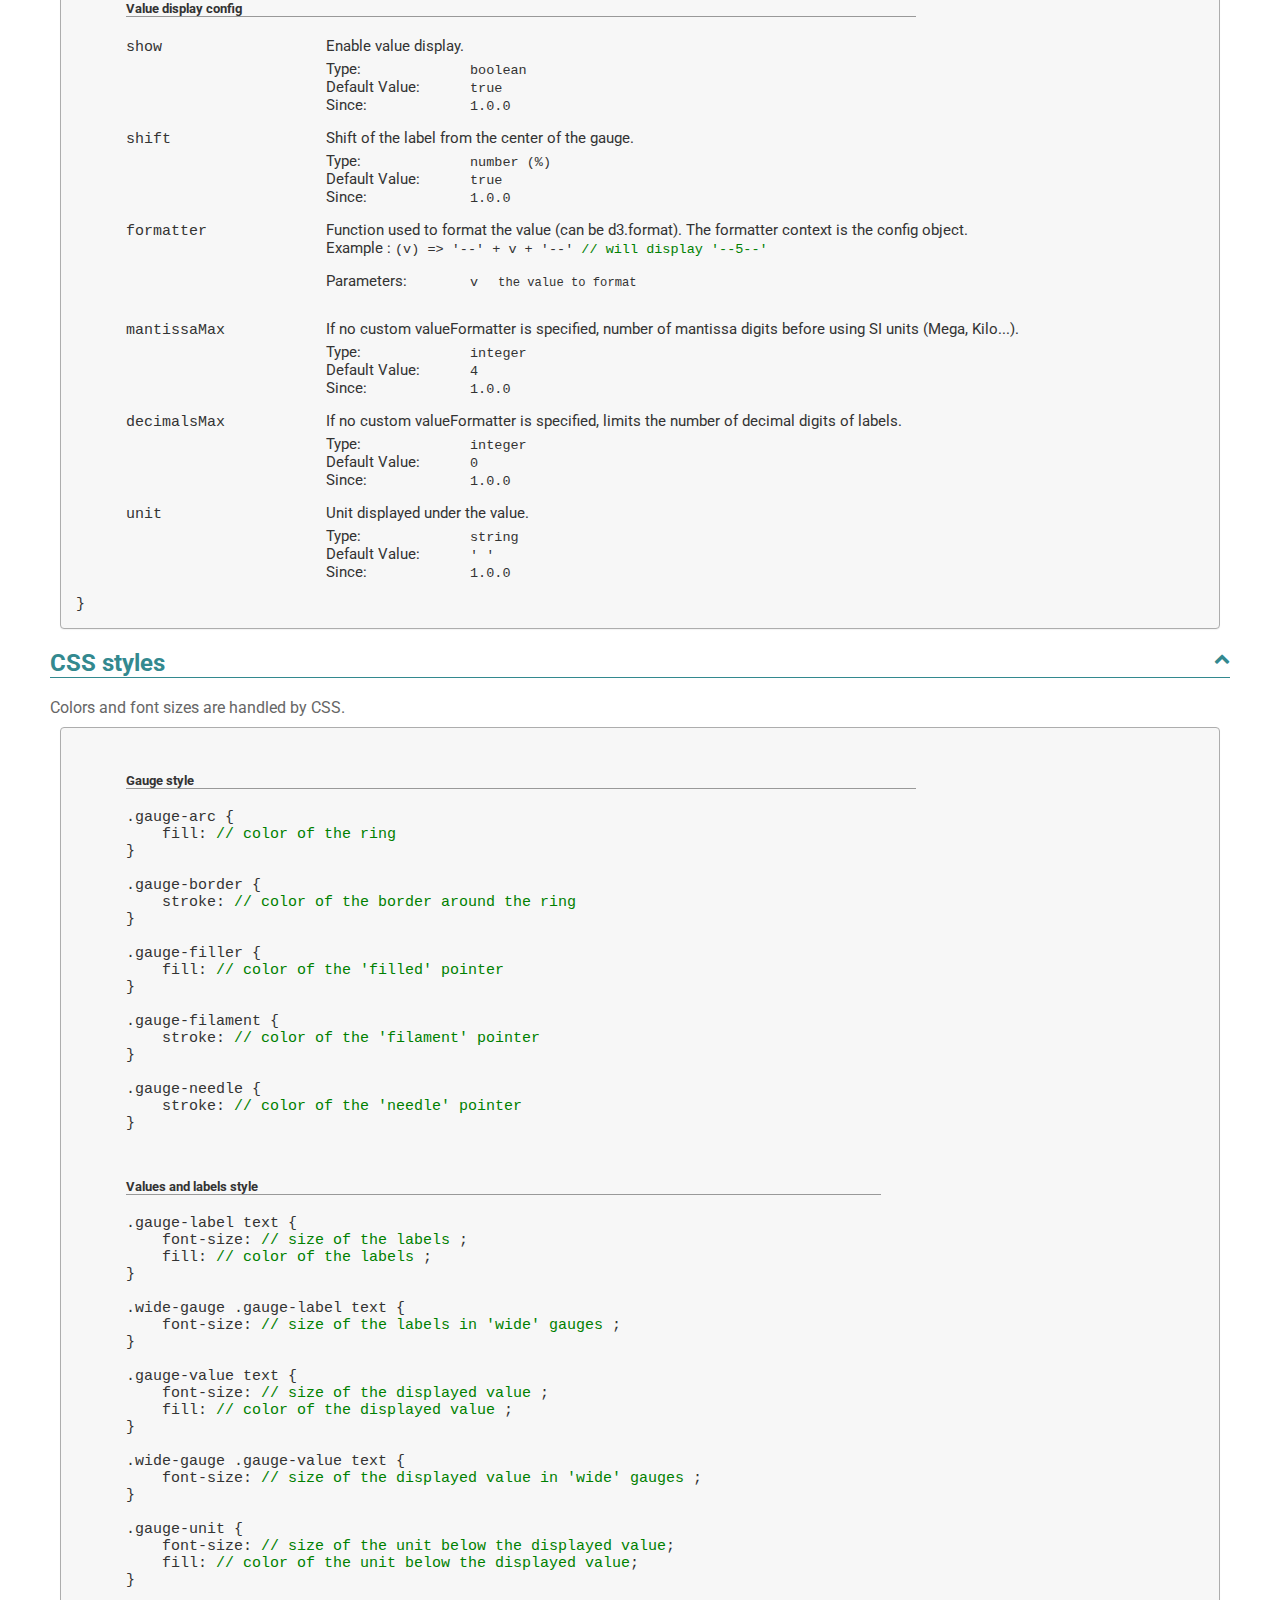
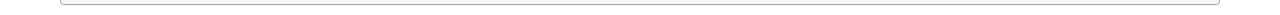
==== commit f304b062: "Update for v0.9.0b" ====
--- a/ResponsiveGauge/config.html
+++ b/ResponsiveGauge/config.html
@@ -30,10 +30,10 @@
 
 		The gauges can be customized using the following parameters; <a href="#css">CSS rules</a> can be used for font-size or colors.
 		<div class="code">
+			ring : {
 			<h4>Ring config</h4>
-
-			<div>
-				<div class="parameter">ringShift</div>
+			<div>
+				<div class="parameter">shift</div>
 				<div class="description">
 					Shift of the ring from the container side.
 					<dl class="details">
@@ -48,7 +48,7 @@
 			</div>
 
 			<div>
-				<div class="parameter">ringWidth</div>
+				<div class="parameter">width</div>
 				<div class="description">
 					Width of the ring.
 					<dl class="details">
@@ -93,8 +93,6 @@
 			</div>
 
 
-
-
 			<h4>Sectors config</h4>
 
 			<div>
@@ -130,10 +128,72 @@
 
 
 
+			<h4>Colors config</h4>
+
+			<div>
+				<div class="parameter">colors</div>
+				<div class="description">
+					Color(s) of the gauge; values are
+					<br>
+					<em>'gradient'</em> for a gradient
+					<br>
+					<em>'sectors'</em> for coloring on each sector (gradient)
+					<br>
+					<em>[#111, #222, ...]</em> for specifying the color of each sector
+					<br>
+					<em>false</em> : no color (CSS color can be used)
+					<dl class="details">
+						<dt class="tag-default">Default Value:</dt>
+						<dd class="tag-default">false</dd>
+						<dt class="tag-since">Since:</dt>
+						<dd class="tag-since">1.0.0</dd>
+					</dl>
+				</div>
+			</div>
+
+			<div>
+				<div class="parameter">endColor</div>
+				<div class="description">
+					If colors = 'smooth' or 'sectors', used as last gradient color.
+					<dl class="details">
+						<dt class="tag-type">Type:</dt>
+						<dd class="tag-type">color</dd>
+						<dt class="tag-default">Default Value:</dt>
+						<dd class="tag-default">#d50000</dd>
+						<dt class="tag-since">Since:</dt>
+						<dd class="tag-since">1.0.0</dd>
+					</dl>
+				</div>
+			</div>
+
+			<div>
+				<div class="parameter">startColor</div>
+				<div class="description">
+					If colors = 'smooth' or 'sectors', used as first gradient color.
+					<dl class="details">
+						<dt class="tag-type">Type:</dt>
+						<dd class="tag-type">color</dd>
+						<dt class="tag-default">Default Value:</dt>
+						<dd class="tag-default">#ffebee</dd>
+						<dt class="tag-since">Since:</dt>
+						<dd class="tag-since">1.0.0</dd>
+					</dl>
+				</div>
+			</div>
+			}
+			<br>
+			<br>
+			<br>
+
+
+
+
+
+			pointer : {
 			<h4>Pointers config</h4>
 
 			<div>
-				<div class="parameter">pointerType</div>
+				<div class="parameter">type</div>
 				<div class="description">
 					Type of pointer; values are :
 					<br>
@@ -154,7 +214,7 @@
 			</div>
 
 			<div>
-				<div class="parameter">pointerSlowness</div>
+				<div class="parameter">slowness</div>
 				<div class="description">
 					Time (in millis) for the pointer to stabilize at the correct position.
 					<dl class="details">
@@ -227,15 +287,19 @@
 					</dl>
 				</div>
 			</div>
-
-
-
-
-
+			}
+
+
+
+
+			<br>
+			<br>
+			<br>
+			data :{
 			<h4>Limits config</h4>
 
 			<div>
-				<div class="parameter">minValue</div>
+				<div class="parameter">min</div>
 				<div class="description">
 					Minimum value displayed on the gauge.
 					<dl class="details">
@@ -250,7 +314,7 @@
 			</div>
 
 			<div>
-				<div class="parameter">maxValue</div>
+				<div class="parameter">max</div>
 				<div class="description">
 					Maximum value displayed on the gauge.
 					<dl class="details">
@@ -278,15 +342,18 @@
 					</dl>
 				</div>
 			</div>
-
-
-
-
-
+			}
+
+
+
+			<br>
+			<br>
+			<br>
+			labels:{
 			<h4>Labels config</h4>
 
 			<div>
-				<div class="parameter">labelNumber</div>
+				<div class="parameter">number</div>
 				<div class="description">
 					Number of labels around the gauges (ticks).
 					<dl class="details">
@@ -302,7 +369,7 @@
 
 
 			<div>
-				<div class="parameter">labelFormatter</div>
+				<div class="parameter">formatter</div>
 				<div class="description">
 					Function used to format the labels (can be d3.format). The formatter context is the config object.
 					<br>
@@ -320,7 +387,7 @@
 			</div>
 
 			<div>
-				<div class="parameter">labelMantissaMax</div>
+				<div class="parameter">mantissaMax</div>
 				<div class="description">
 					If no custom labelFormatter is specified, number of mantissa digits before using SI units (Mega, Kilo...).
 					<dl class="details">
@@ -335,7 +402,7 @@
 			</div>
 
 			<div>
-				<div class="parameter">labelDecimalsMax</div>
+				<div class="parameter">decimalsMax</div>
 				<div class="description">
 					If no custom labelFormatter is specified, limits the number of decimal digits of labels.
 					<dl class="details">
@@ -350,7 +417,7 @@
 			</div>
 
 			<div>
-				<div class="parameter">labelShift</div>
+				<div class="parameter">shift</div>
 				<div class="description">
 					Shift of the label from the container side.
 					<dl class="details">
@@ -363,72 +430,20 @@
 					</dl>
 				</div>
 			</div>
-
-
-
-
-
-			<h4>Colors config</h4>
-
-			<div>
-				<div class="parameter">colors</div>
-				<div class="description">
-					Color(s) of the gauge; values are
-					<br>
-					<em>'gradient'</em> for a gradient
-					<br>
-					<em>'sectors'</em> for coloring on each sector (gradient)
-					<br>
-					<em>[#111, #222, ...]</em> for specifying the color of each sector
-					<br>
-					<em>false</em> : no color (CSS color can be used)
-					<dl class="details">
-						<dt class="tag-default">Default Value:</dt>
-						<dd class="tag-default">false</dd>
-						<dt class="tag-since">Since:</dt>
-						<dd class="tag-since">1.0.0</dd>
-					</dl>
-				</div>
-			</div>
-
-			<div>
-				<div class="parameter">endColor</div>
-				<div class="description">
-					If colors = 'smooth' or 'sectors', used as last gradient color.
-					<dl class="details">
-						<dt class="tag-type">Type:</dt>
-						<dd class="tag-type">color</dd>
-						<dt class="tag-default">Default Value:</dt>
-						<dd class="tag-default">#d50000</dd>
-						<dt class="tag-since">Since:</dt>
-						<dd class="tag-since">1.0.0</dd>
-					</dl>
-				</div>
-			</div>
-
-			<div>
-				<div class="parameter">startColor</div>
-				<div class="description">
-					If colors = 'smooth' or 'sectors', used as first gradient color.
-					<dl class="details">
-						<dt class="tag-type">Type:</dt>
-						<dd class="tag-type">color</dd>
-						<dt class="tag-default">Default Value:</dt>
-						<dd class="tag-default">#ffebee</dd>
-						<dt class="tag-since">Since:</dt>
-						<dd class="tag-since">1.0.0</dd>
-					</dl>
-				</div>
-			</div>
-
-
-
-
-
+			}
+
+
+
+
+
+			<br>
+			<br>
+			<br>
+			value :{
 			<h4>Value display config</h4>
 
 			<div>
-				<div class="parameter">showValue</div>
+				<div class="parameter">show</div>
 				<div class="description">
 					Enable value display.
 					<dl class="details">
@@ -443,7 +458,7 @@
 			</div>
 
 			<div>
-				<div class="parameter">valueShift</div>
+				<div class="parameter">shift</div>
 				<div class="description">
 					Shift of the label from the center of the gauge.
 					<dl class="details">
@@ -459,7 +474,7 @@
 
 
 			<div>
-				<div class="parameter">valueFormatter</div>
+				<div class="parameter">formatter</div>
 				<div class="description">
 					Function used to format the value (can be d3.format). The formatter context is the config object.
 					<br>
@@ -477,7 +492,7 @@
 			</div>
 
 			<div>
-				<div class="parameter">valueMantissaMax</div>
+				<div class="parameter">mantissaMax</div>
 				<div class="description">
 					If no custom valueFormatter is specified, number of mantissa digits before using SI units (Mega, Kilo...).
 					<dl class="details">
@@ -492,7 +507,7 @@
 			</div>
 
 			<div>
-				<div class="parameter">valueDecimalsMax</div>
+				<div class="parameter">decimalsMax</div>
 				<div class="description">
 					If no custom valueFormatter is specified, limits the number of decimal digits of labels.
 					<dl class="details">
@@ -507,7 +522,7 @@
 			</div>
 
 			<div>
-				<div class="parameter">valueUnit</div>
+				<div class="parameter">unit</div>
 				<div class="description">
 					Unit displayed under the value.
 					<dl class="details">
@@ -520,6 +535,7 @@
 					</dl>
 				</div>
 			</div>
+			}
 		</div>
 
 
@@ -530,93 +546,93 @@
 		</h2>
 		Colors and font sizes are handled by CSS.
 		<div class="code">
-			
+
 			<h4>Gauge style</h4>
-			.gauge-arc {
-			<br>
-			&nbsp;&nbsp;&nbsp;&nbsp;fill: <span class="comment"> // color of the ring </span>
-			<br>
-			}
-			<br>
-			<br>
-
-			.gauge-border {
-			<br>
-			&nbsp;&nbsp;&nbsp;&nbsp;stroke: <span class="comment"> // color of the border around the ring </span>
-			<br>
-			}
-			<br>
-			<br>
-
-			.gauge-filler {
-			<br>
-			&nbsp;&nbsp;&nbsp;&nbsp;fill: <span class="comment"> // color of the 'filled' pointer </span>
-			<br>
-			}
-			<br>
-			<br>
-
-			.gauge-filament {
-			<br>
-			&nbsp;&nbsp;&nbsp;&nbsp;stroke: <span class="comment"> // color of the 'filament' pointer </span>
-			<br>
-			}
-			<br>
-			<br>
-
-			.gauge-needle {
-			<br>
-			&nbsp;&nbsp;&nbsp;&nbsp;stroke: <span class="comment"> // color of the 'needle' pointer </span>
-			<br>
-			}
-			<br>
-			<br>
-			
-			<h4>Values and labels style</h4>
-			.gauge-label text {
-			<br>
-			&nbsp;&nbsp;&nbsp;&nbsp;font-size: <span class="comment"> // size of the labels </span>;
-			<br>
-			&nbsp;&nbsp;&nbsp;&nbsp;fill: <span class="comment"> // color of the labels </span>;
-			<br>
-			}
-			<br>
-			<br>
-
-			.wide-gauge .gauge-label text {
-			<br>
-			&nbsp;&nbsp;&nbsp;&nbsp;font-size: <span class="comment"> // size of the labels in 'wide' gauges </span>;
-			<br>
-			}
-			<br>
-			<br>
-			.gauge-value text {
-			<br>
-			&nbsp;&nbsp;&nbsp;&nbsp;font-size: <span class="comment"> // size of the displayed value </span>;
-			<br>
-			&nbsp;&nbsp;&nbsp;&nbsp;fill: <span class="comment"> // color of the displayed value </span>;
-			<br>
-			}
-			<br>
-			<br>
-
-			.wide-gauge .gauge-value text {
-			<br>
-			&nbsp;&nbsp;&nbsp;&nbsp;font-size: <span class="comment"> // size of the displayed value in 'wide' gauges </span>;
-			<br>
-			}
-			<br>
-			<br>
-
-			.gauge-unit {
-			<br>
-			&nbsp;&nbsp;&nbsp;&nbsp;font-size: <span class="comment"> // size of the unit below the displayed value</span>;
-			<br>
-			&nbsp;&nbsp;&nbsp;&nbsp;fill: <span class="comment"> // color of the unit below the displayed value</span>;
-			<br>
-			}
-			<br>
-			<br>
+			<div>
+				.gauge-arc {
+				<br>
+				&nbsp;&nbsp;&nbsp;&nbsp;fill: <span class="comment"> // color of the ring </span>
+				<br>
+				}
+				<br>
+				<br>
+
+				.gauge-border {
+				<br>
+				&nbsp;&nbsp;&nbsp;&nbsp;stroke: <span class="comment"> // color of the border around the ring </span>
+				<br>
+				}
+				<br>
+				<br>
+
+				.gauge-filler {
+				<br>
+				&nbsp;&nbsp;&nbsp;&nbsp;fill: <span class="comment"> // color of the 'filled' pointer </span>
+				<br>
+				}
+				<br>
+				<br>
+
+				.gauge-filament {
+				<br>
+				&nbsp;&nbsp;&nbsp;&nbsp;stroke: <span class="comment"> // color of the 'filament' pointer </span>
+				<br>
+				}
+				<br>
+				<br>
+
+				.gauge-needle {
+				<br>
+				&nbsp;&nbsp;&nbsp;&nbsp;stroke: <span class="comment"> // color of the 'needle' pointer </span>
+				<br>
+				}
+				<br>
+				<br>
+
+				<h4>Values and labels style</h4>
+				.gauge-label text {
+				<br>
+				&nbsp;&nbsp;&nbsp;&nbsp;font-size: <span class="comment"> // size of the labels </span>;
+				<br>
+				&nbsp;&nbsp;&nbsp;&nbsp;fill: <span class="comment"> // color of the labels </span>;
+				<br>
+				}
+				<br>
+				<br>
+
+				.wide-gauge .gauge-label text {
+				<br>
+				&nbsp;&nbsp;&nbsp;&nbsp;font-size: <span class="comment"> // size of the labels in 'wide' gauges </span>;
+				<br>
+				}
+				<br>
+				<br>
+				.gauge-value text {
+				<br>
+				&nbsp;&nbsp;&nbsp;&nbsp;font-size: <span class="comment"> // size of the displayed value </span>;
+				<br>
+				&nbsp;&nbsp;&nbsp;&nbsp;fill: <span class="comment"> // color of the displayed value </span>;
+				<br>
+				}
+				<br>
+				<br>
+
+				.wide-gauge .gauge-value text {
+				<br>
+				&nbsp;&nbsp;&nbsp;&nbsp;font-size: <span class="comment"> // size of the displayed value in 'wide' gauges </span>;
+				<br>
+				}
+				<br>
+				<br>
+
+				.gauge-unit {
+				<br>
+				&nbsp;&nbsp;&nbsp;&nbsp;font-size: <span class="comment"> // size of the unit below the displayed value</span>;
+				<br>
+				&nbsp;&nbsp;&nbsp;&nbsp;fill: <span class="comment"> // color of the unit below the displayed value</span>;
+				<br>
+				}
+			</div>
 
 		</div>
 	</div>
--- a/ResponsiveGauge/site.css
+++ b/ResponsiveGauge/site.css
@@ -73,15 +73,22 @@
 	font-size: 22px;
 }
 
-.header .gauge-container {
+.header small a {
+	font-style: italic;
+	font-weight: lighter;
+}
+
+.header .example-container {
 	border: none;
 	resize: none;
 }
 
-.gauge-container {
+.example-container {
+	display: inline-block;
 	height: 200px;
 	border: 1px dashed #ddd;
 	resize: both; /* allow to test resizing */
+	overflow: hidden;
 	vertical-align: top; /* keep gauges aligned when testing sizes */
 }
 
@@ -177,36 +184,39 @@
 /**
  *	CONFIG PAGE STYLES
  */
+/* font styles */
+#config h4 {
+	font-family: 'Roboto', sans-serif;
+	border-bottom: 1px solid #999;
+	margin-top: 30px;
+	margin-bottom: 20px;
+	width: 70%;
+	font-size: smaller;
+}
+
+#config .code>div, #config .code>h4 {
+	margin-left: 50px;
+}
+
+/* makes the value name and the description inline */
+#config .parameter {
+	display: table-cell;
+	width: 200px;
+}
+
+#config  .description {
+	display: table-cell;
+	font-family: 'Roboto', sans-serif;
+}
+
+#config .details {
+	margin-top: 5px;
+}
+
 /* config options and tables of parameter  */
 em {
 	padding-left: 20px;
 	font-family: Menlo, Monaco, Consolas, "Courier New", monospace;
-}
-
-/* font styles */
-#config .code {
-	font-family: 'Roboto', sans-serif;
-}
-
-#config h4 {
-	border-bottom: 1px solid #999;
-	margin: 0 0 20px;
-	width: 70%;
-}
-
-/* makes the value name and the description inline */
-#config .parameter {
-	display: table-cell;
-	font-family: Menlo, Monaco, Consolas, "Courier New", monospace;
-	width: 200px;
-}
-
-#config  .description {
-	display: table-cell;
-}
-
-#config .details {
-	margin: 5px 0 30px;
 }
 
 /* makes the definitions inline*/
@@ -232,8 +242,4 @@
 #config dd::after {
 	content: " ";
 	display: block;
-}
-
-.TODO {
-	background-color: yellow;
 }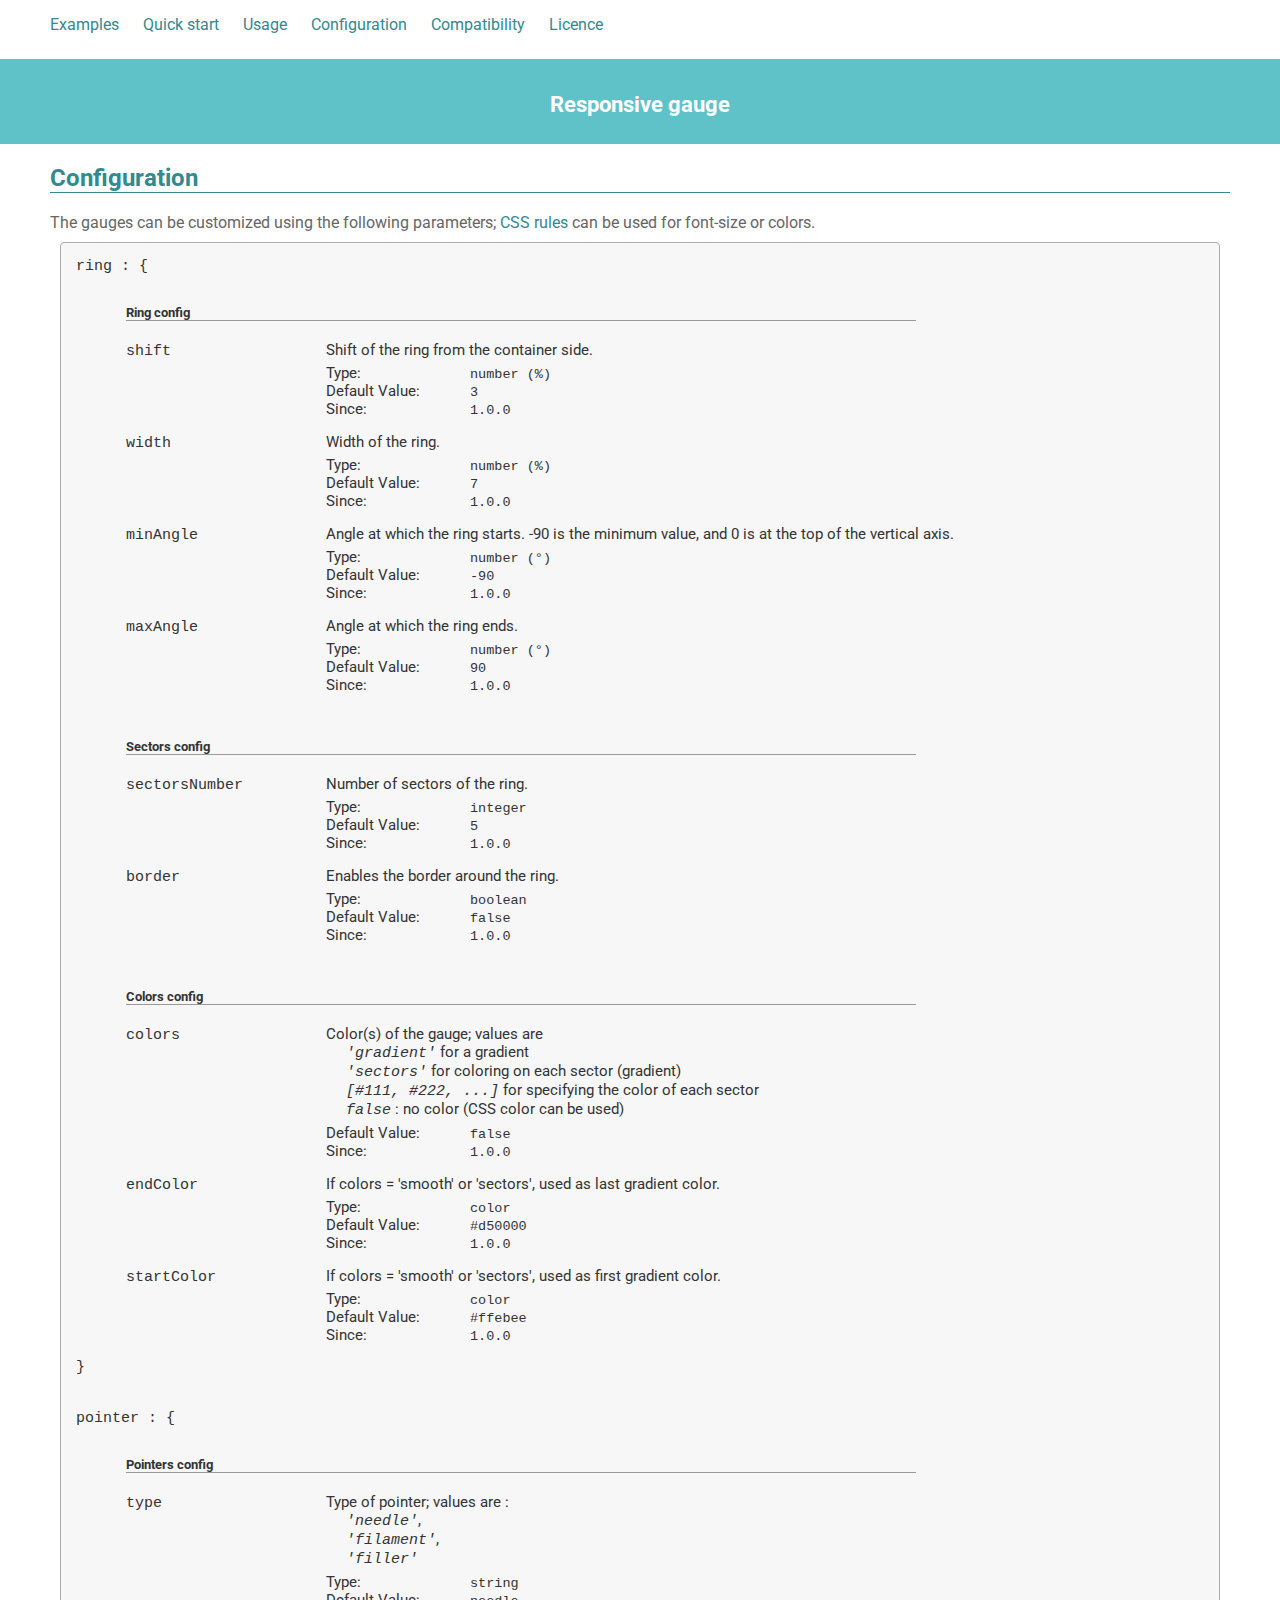
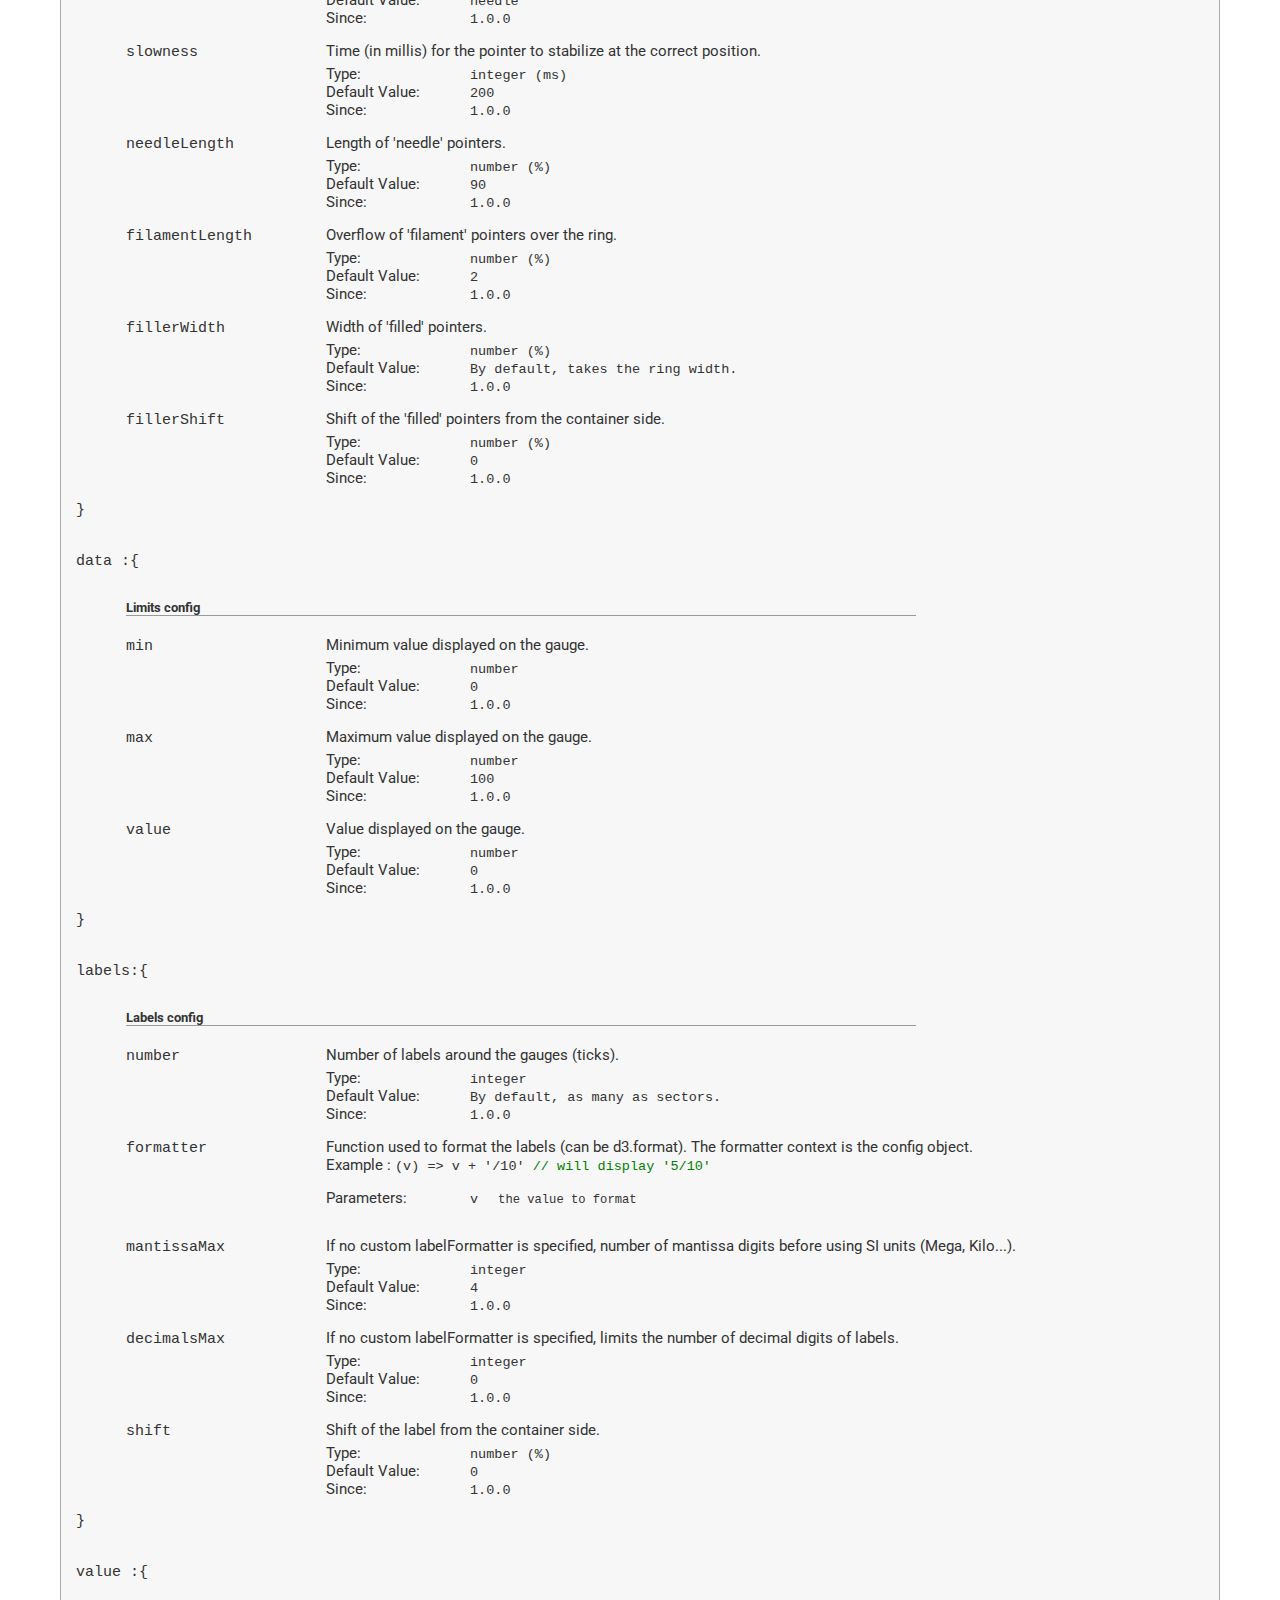
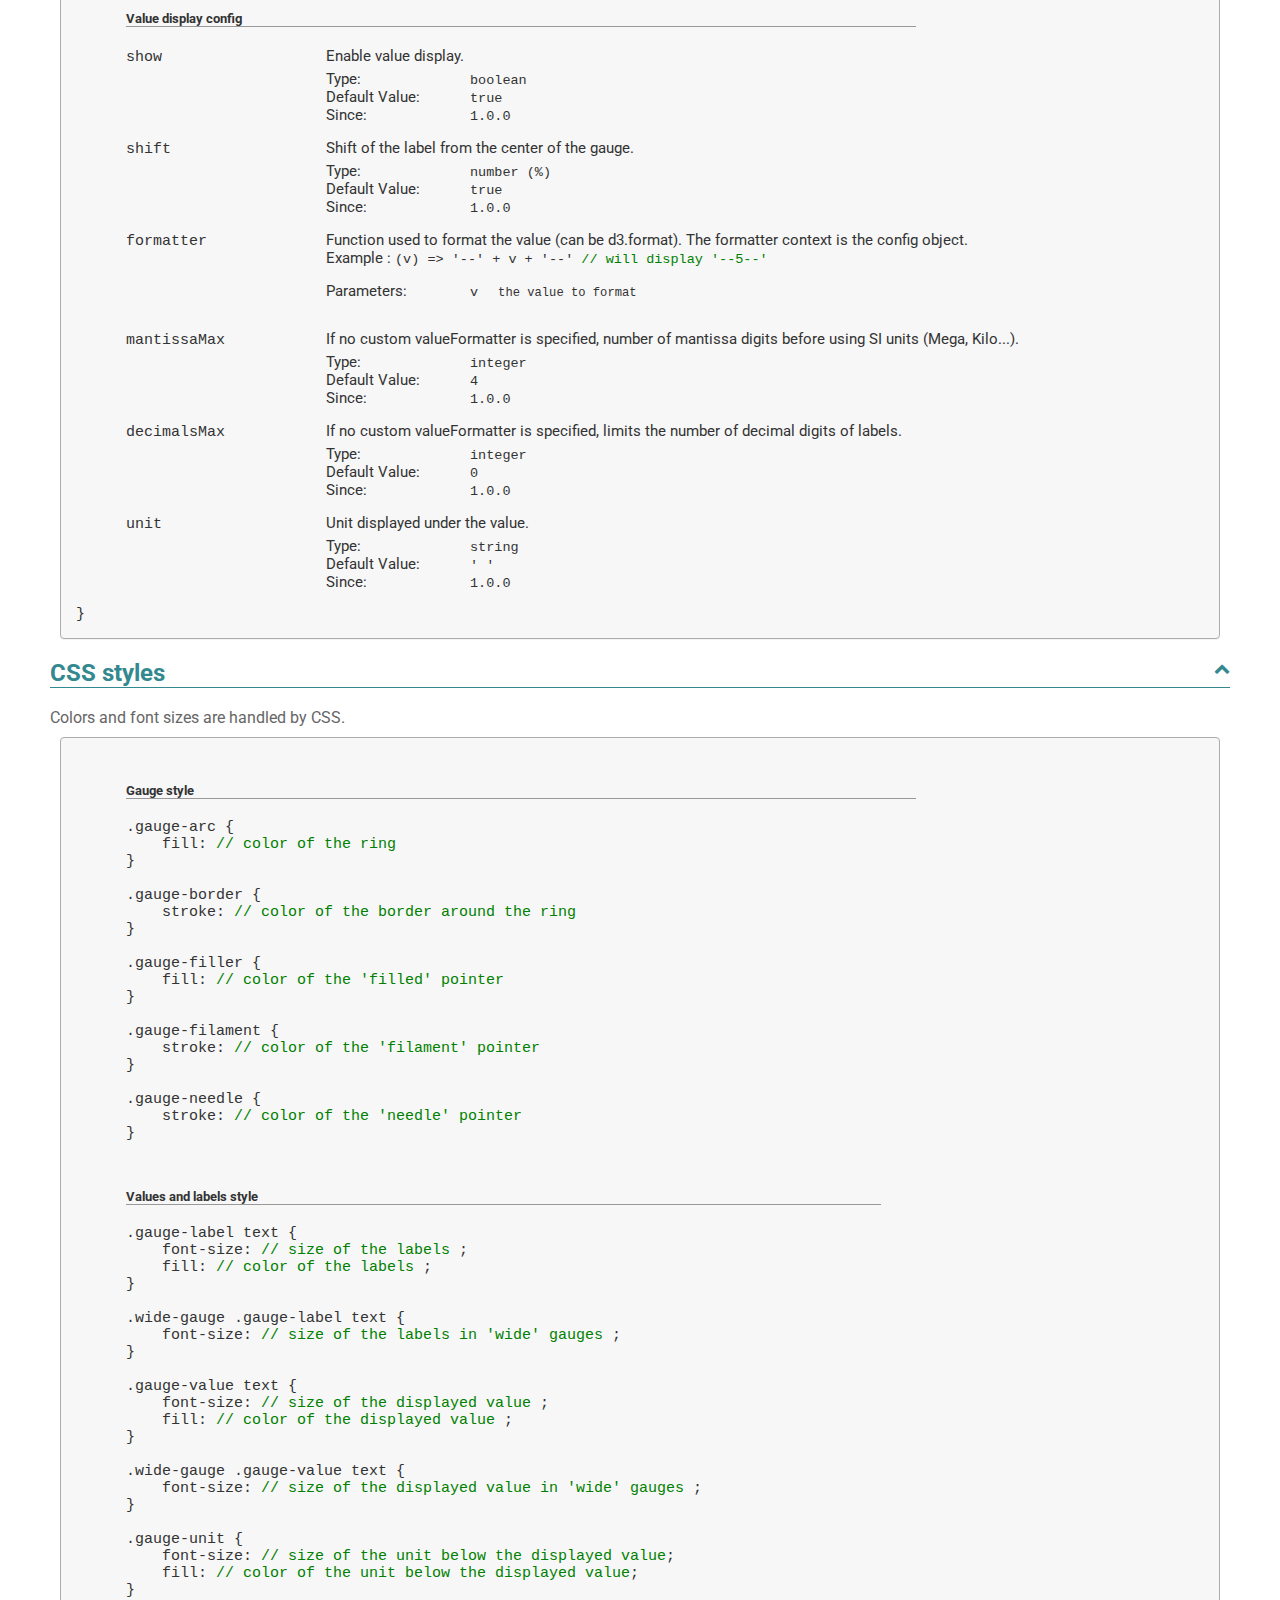
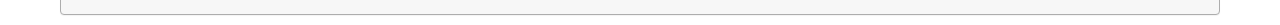
==== commit e25ce3c3: "Better SEO and mobile display" ====
--- a/ResponsiveGauge/config.html
+++ b/ResponsiveGauge/config.html
@@ -13,19 +13,19 @@
 </head>
 
 <body>
-	<div id="menu" class="menu">
+	<nav id="menu">
 		<a href="main.html#examples">Examples</a> <a href="quick-start.html">Quick start</a> <a href="usage.html">Usage</a> <a href="config.html">Configuration</a>
 		<a href="main.html#compatibility">Compatibility</a> <a href="main.html#licence">Licence</a>
-	</div>
-
-
-	<div class="header">
+	</nav>
+
+
+	<header>
 		<h1>
 			<small>Responsive gauge</small>
 		</h1>
-	</div>
-
-	<div id="config">
+	</header>
+
+	<article id="config" itemscope itemtype="http://schema.org/APIReference">
 		<h2>Configuration</h2>
 
 		The gauges can be customized using the following parameters; <a href="#css">CSS rules</a> can be used for font-size or colors.
@@ -635,6 +635,6 @@
 			</div>
 
 		</div>
-	</div>
+	</article>
 </body>
 </html>
--- a/ResponsiveGauge/site.css
+++ b/ResponsiveGauge/site.css
@@ -36,7 +36,7 @@
 	font-size: medium;
 }
 
-body>div {
+body>article, body>nav {
 	padding-left: 50px;
 	padding-right: 50px;
 }
@@ -57,7 +57,7 @@
 /*
  * ELEMENTS STYLES
  */
-.header {
+header {
 	padding-top: 5px;
 	padding-bottom: 5px;
 	background-color: #5fc2c9;
@@ -65,20 +65,20 @@
 	text-align: center;
 }
 
-.header h1 {
+header h1 {
 	font-size: 30px;
 }
 
-.header small {
+header small {
 	font-size: 22px;
 }
 
-.header small a {
+header small a {
 	font-style: italic;
 	font-weight: lighter;
 }
 
-.header .example-container {
+header .example-container {
 	border: none;
 	resize: none;
 }
@@ -92,14 +92,15 @@
 	vertical-align: top; /* keep gauges aligned when testing sizes */
 }
 
-.menu {
+nav {
 	padding-top: 15px;
 	padding-bottom: 15px;
 }
 
-.menu a {
+nav a {
 	display: inline-block;
 	padding-right: 20px;
+	padding-bottom: 10px; /* more space on mobiles */
 }
 
 .examples {
@@ -242,4 +243,20 @@
 #config dd::after {
 	content: " ";
 	display: block;
+}
+
+/** ************************************************
+ *		MOBILES
+ */
+@media ( max-width : 900px) {
+	body>article, body>nav {
+		padding-left: 20px;
+		padding-right: 20px;
+	}
+	#config .code>div, #config .code>h4 {
+		margin-left: 20px;
+	}
+	#config .parameter {
+		width: 160px;
+	}
 }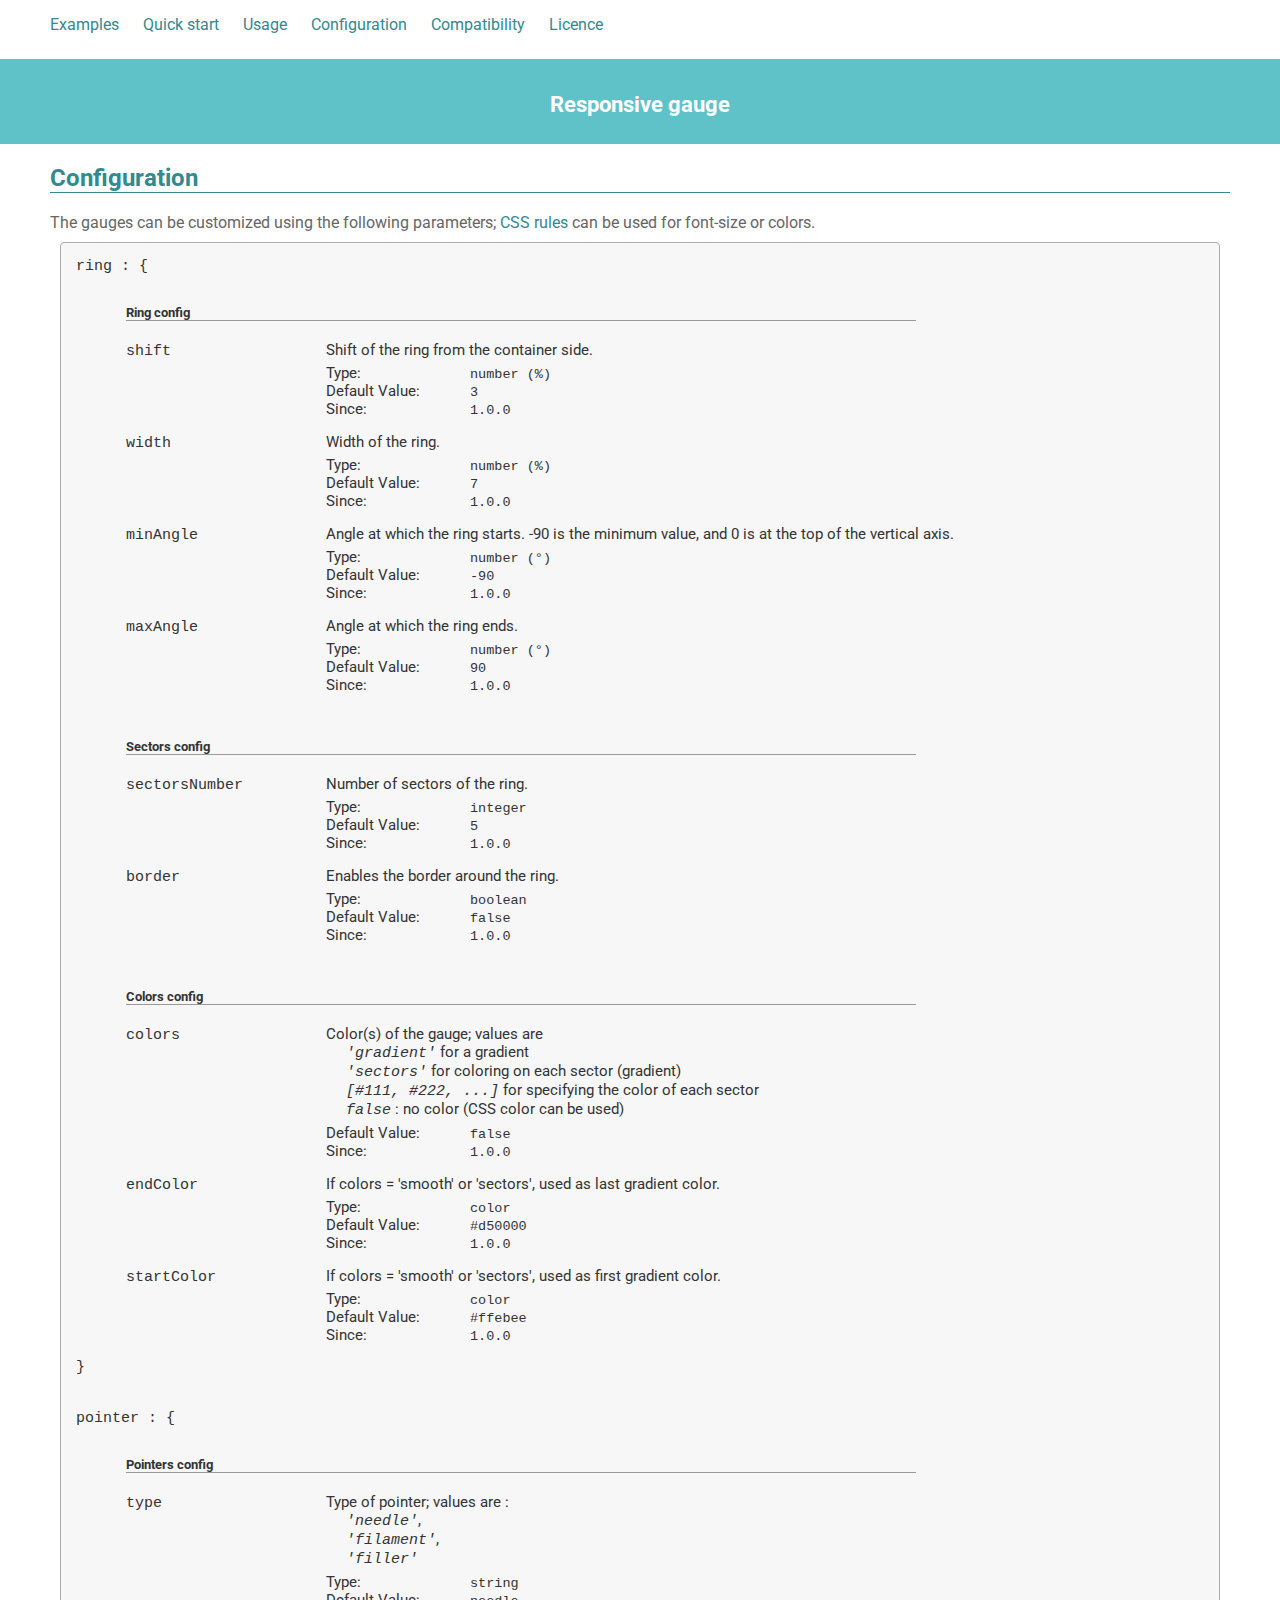
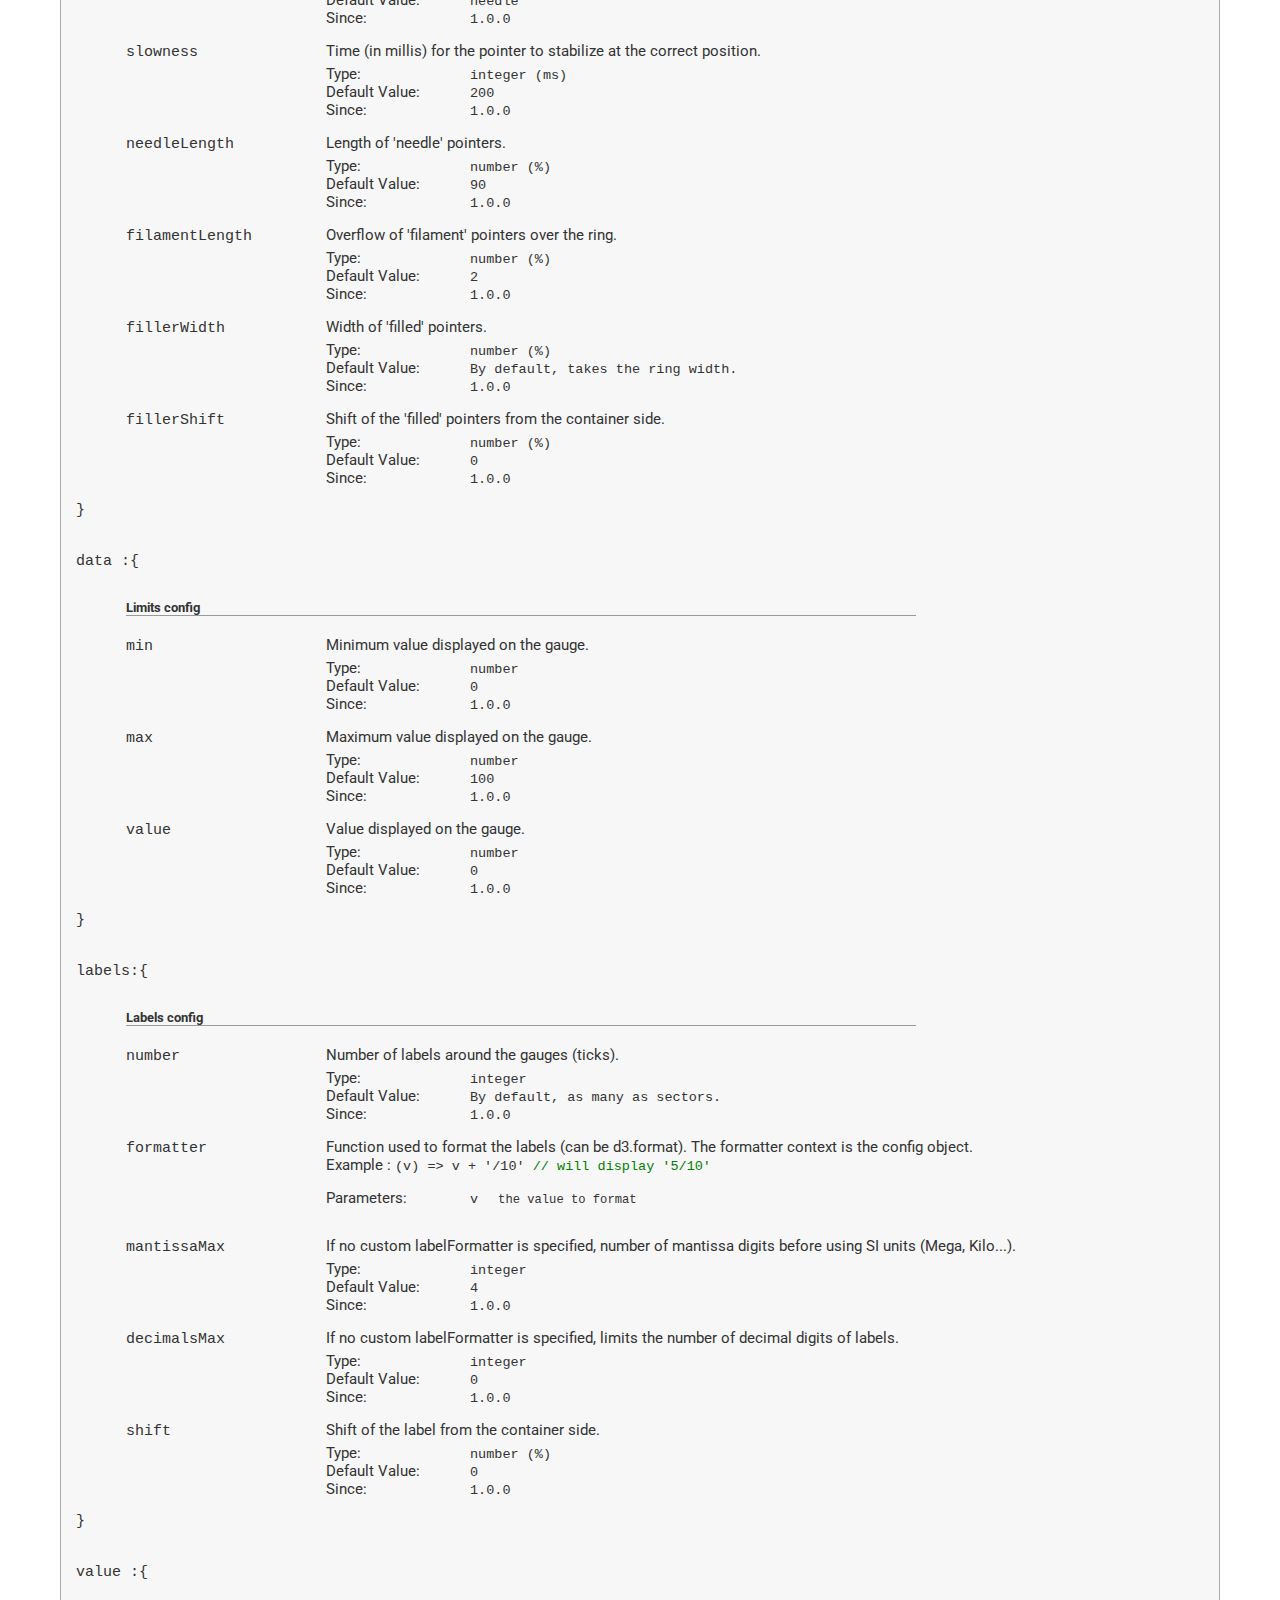
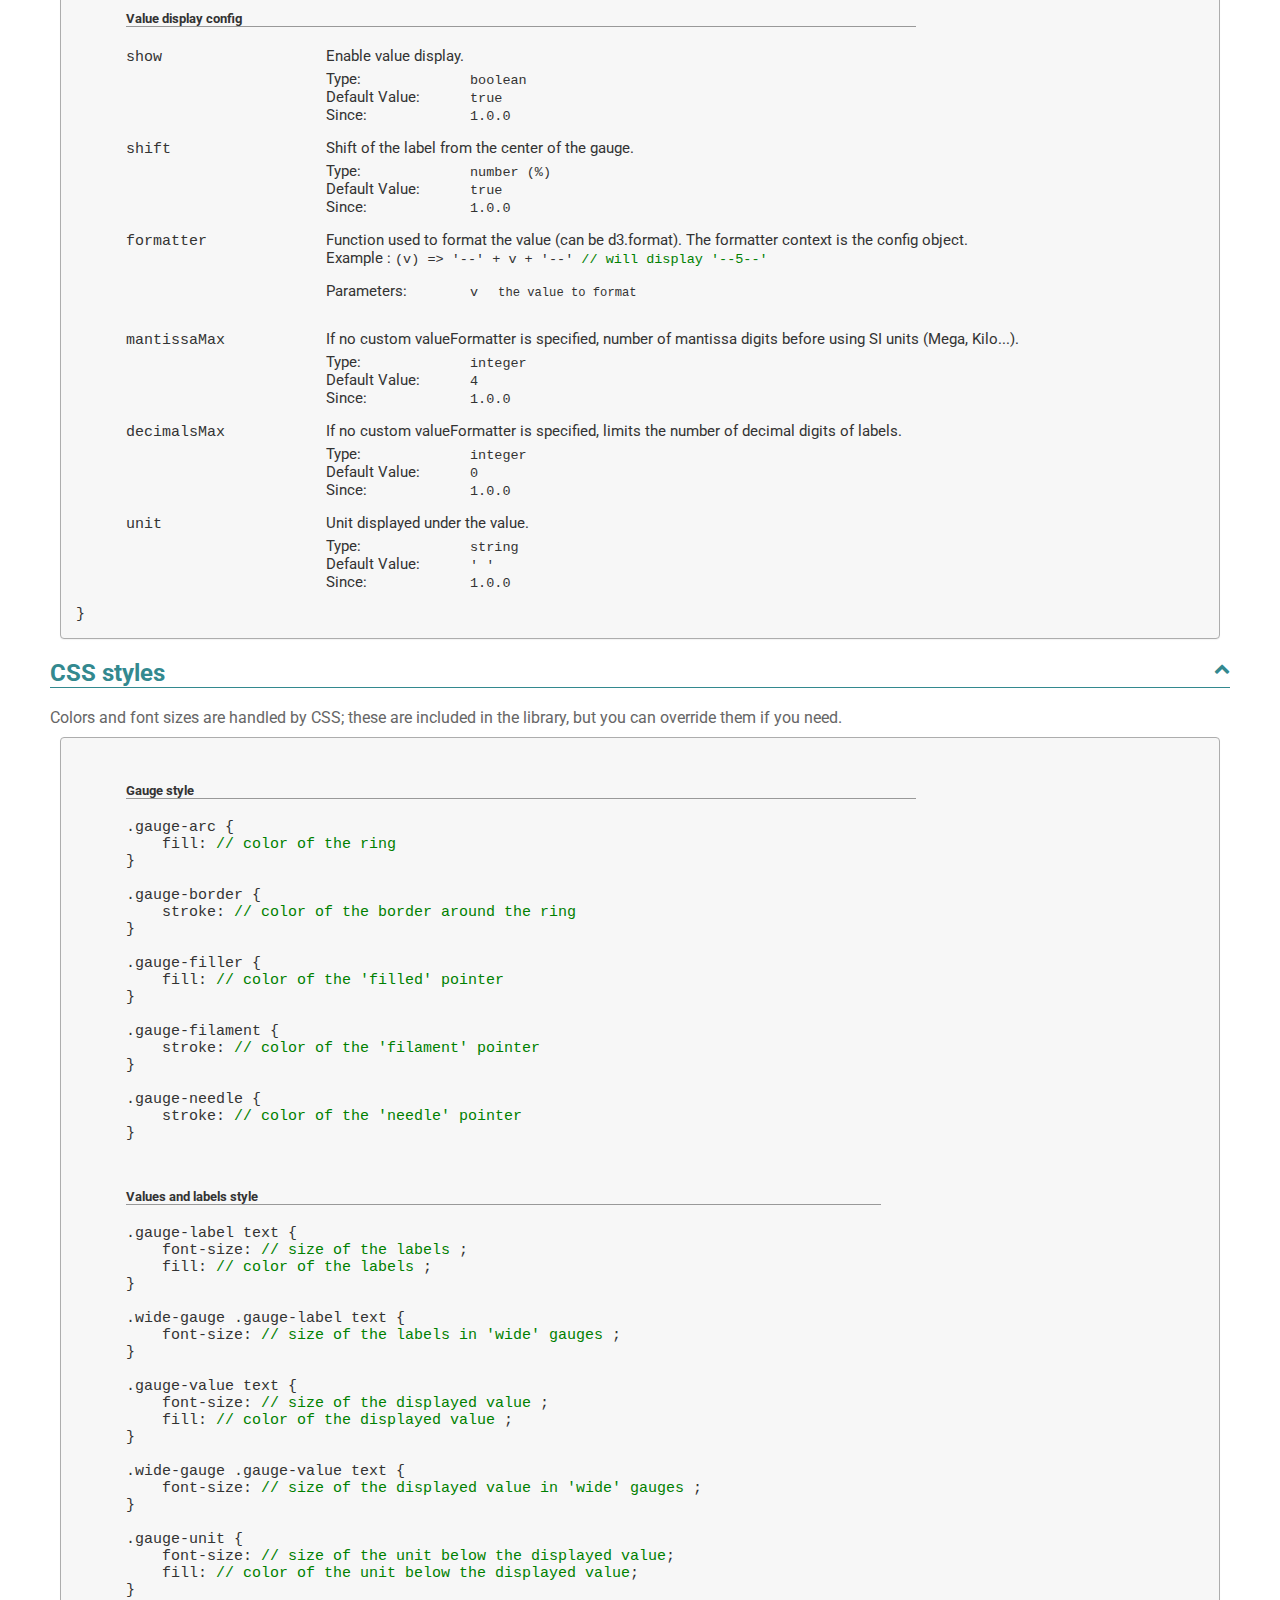
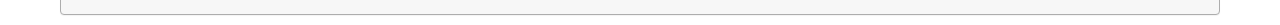
==== commit 00c2f814: "CSS is now included in the js lib" ====
--- a/ResponsiveGauge/config.html
+++ b/ResponsiveGauge/config.html
@@ -14,8 +14,8 @@
 
 <body>
 	<nav id="menu">
-		<a href="main.html#examples">Examples</a> <a href="quick-start.html">Quick start</a> <a href="usage.html">Usage</a> <a href="config.html">Configuration</a>
-		<a href="main.html#compatibility">Compatibility</a> <a href="main.html#licence">Licence</a>
+		<a href="index.html#examples">Examples</a> <a href="quick-start.html">Quick start</a> <a href="usage.html">Usage</a> <a href="config.html">Configuration</a>
+		<a href="index.html#compatibility">Compatibility</a> <a href="index.html#licence">Licence</a>
 	</nav>
 
 
@@ -544,7 +544,7 @@
 		<h2 id="css">
 			CSS styles <a href="#menu"><i class="fa fa-chevron-up" aria-hidden="true"></i></a>
 		</h2>
-		Colors and font sizes are handled by CSS.
+		Colors and font sizes are handled by CSS; these are included in the library, but you can override them if you need.
 		<div class="code">
 
 			<h4>Gauge style</h4>
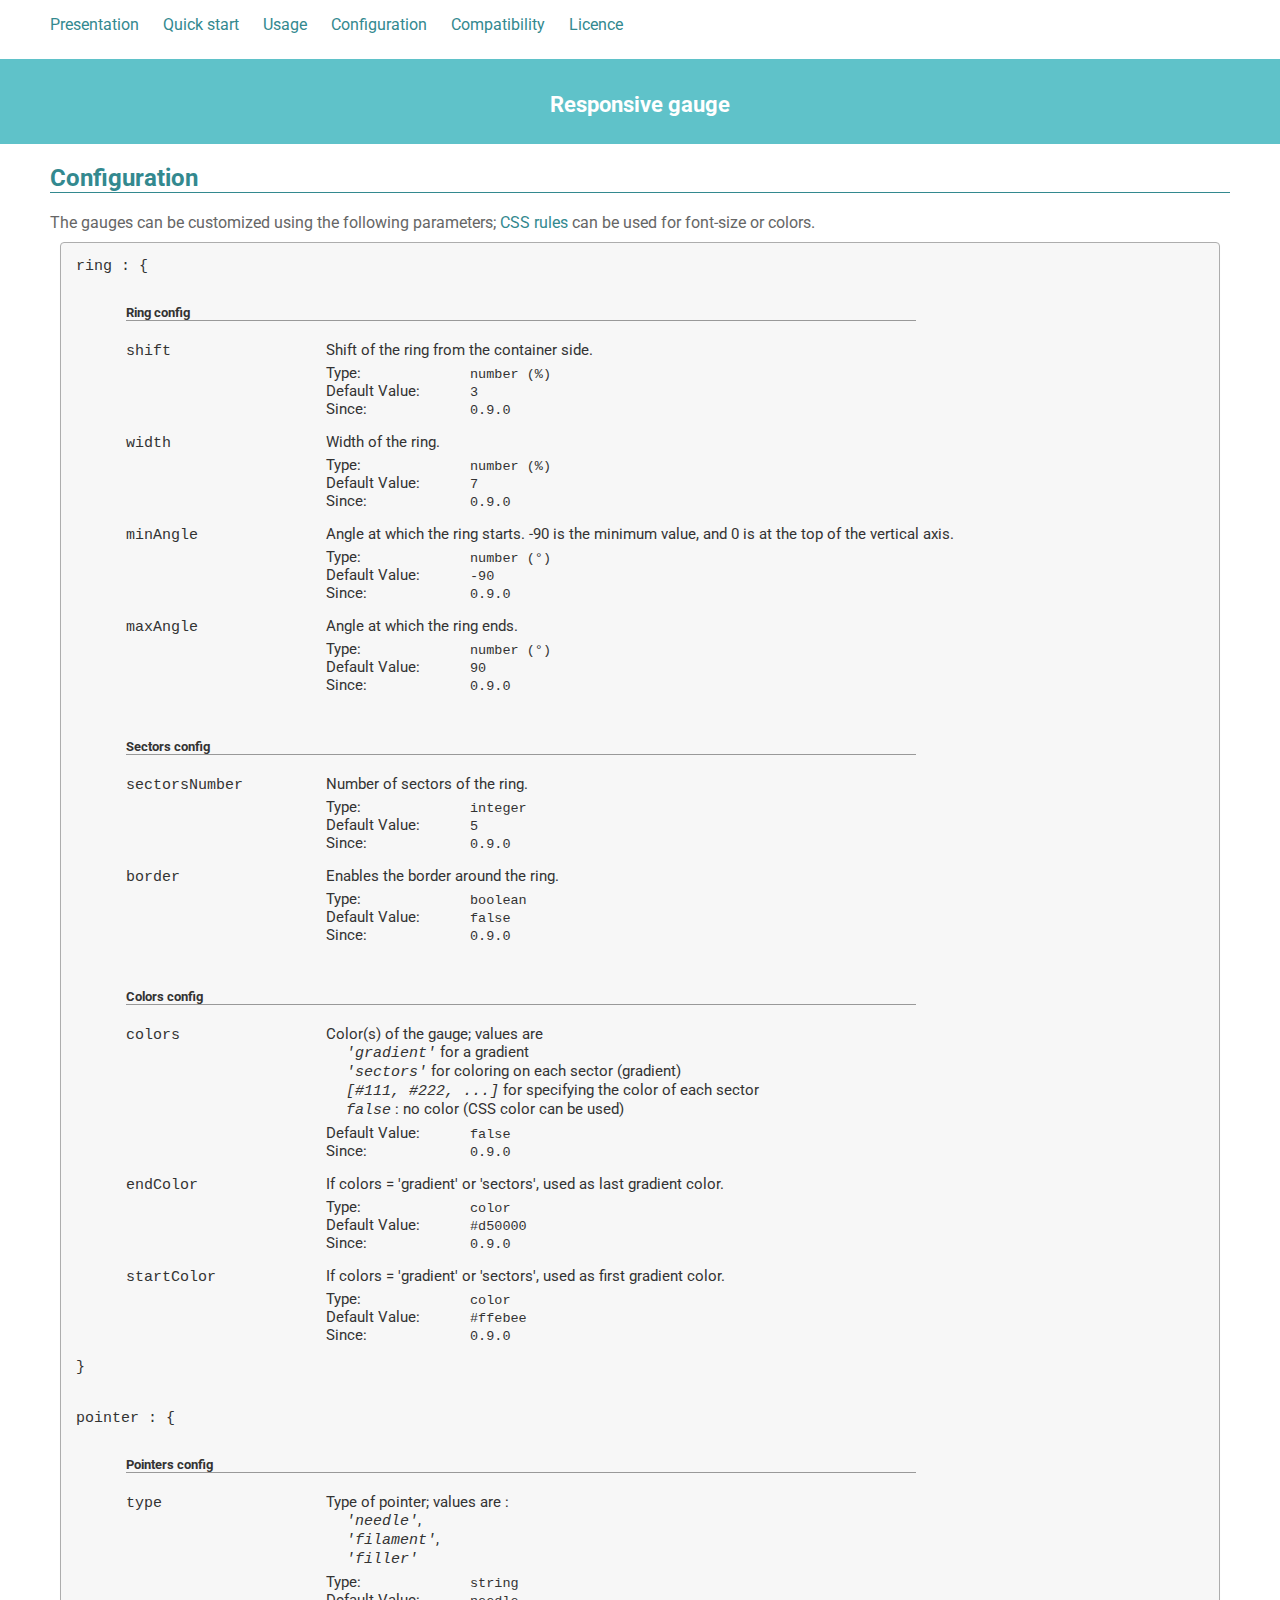
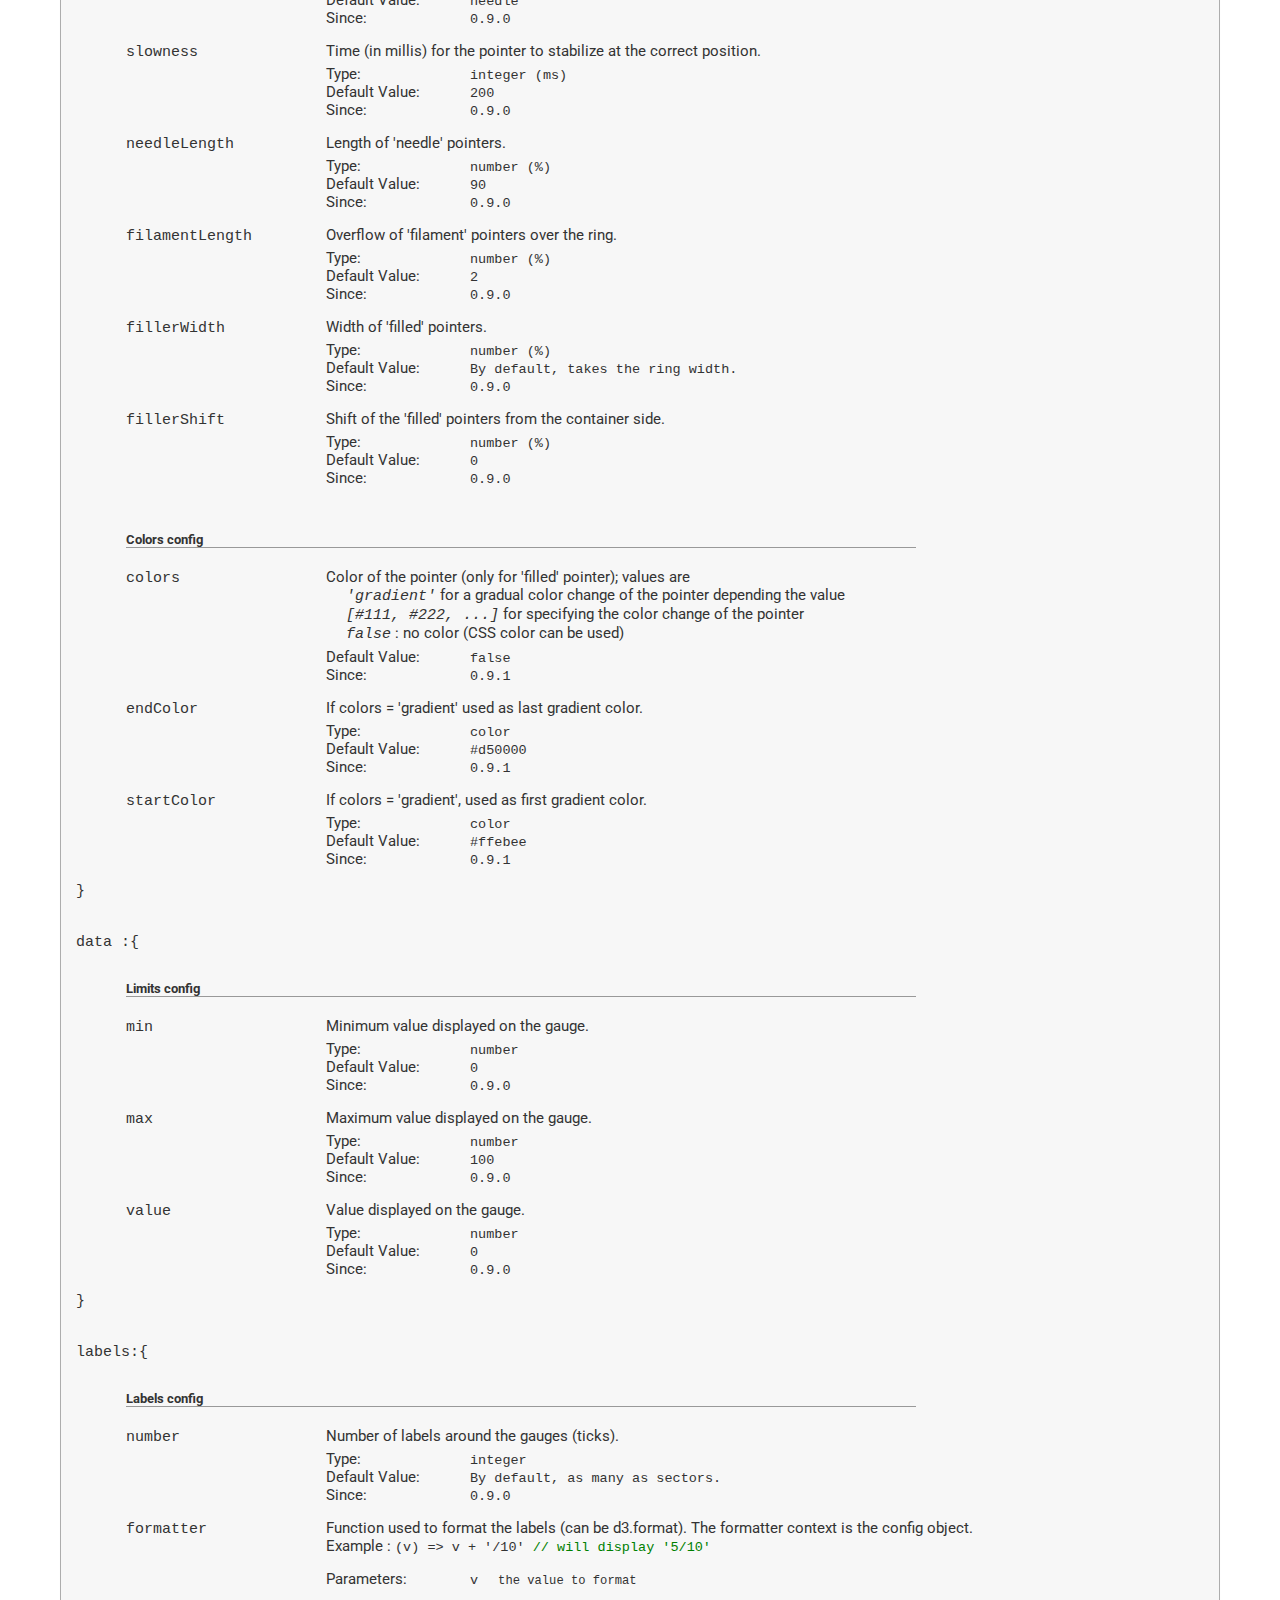
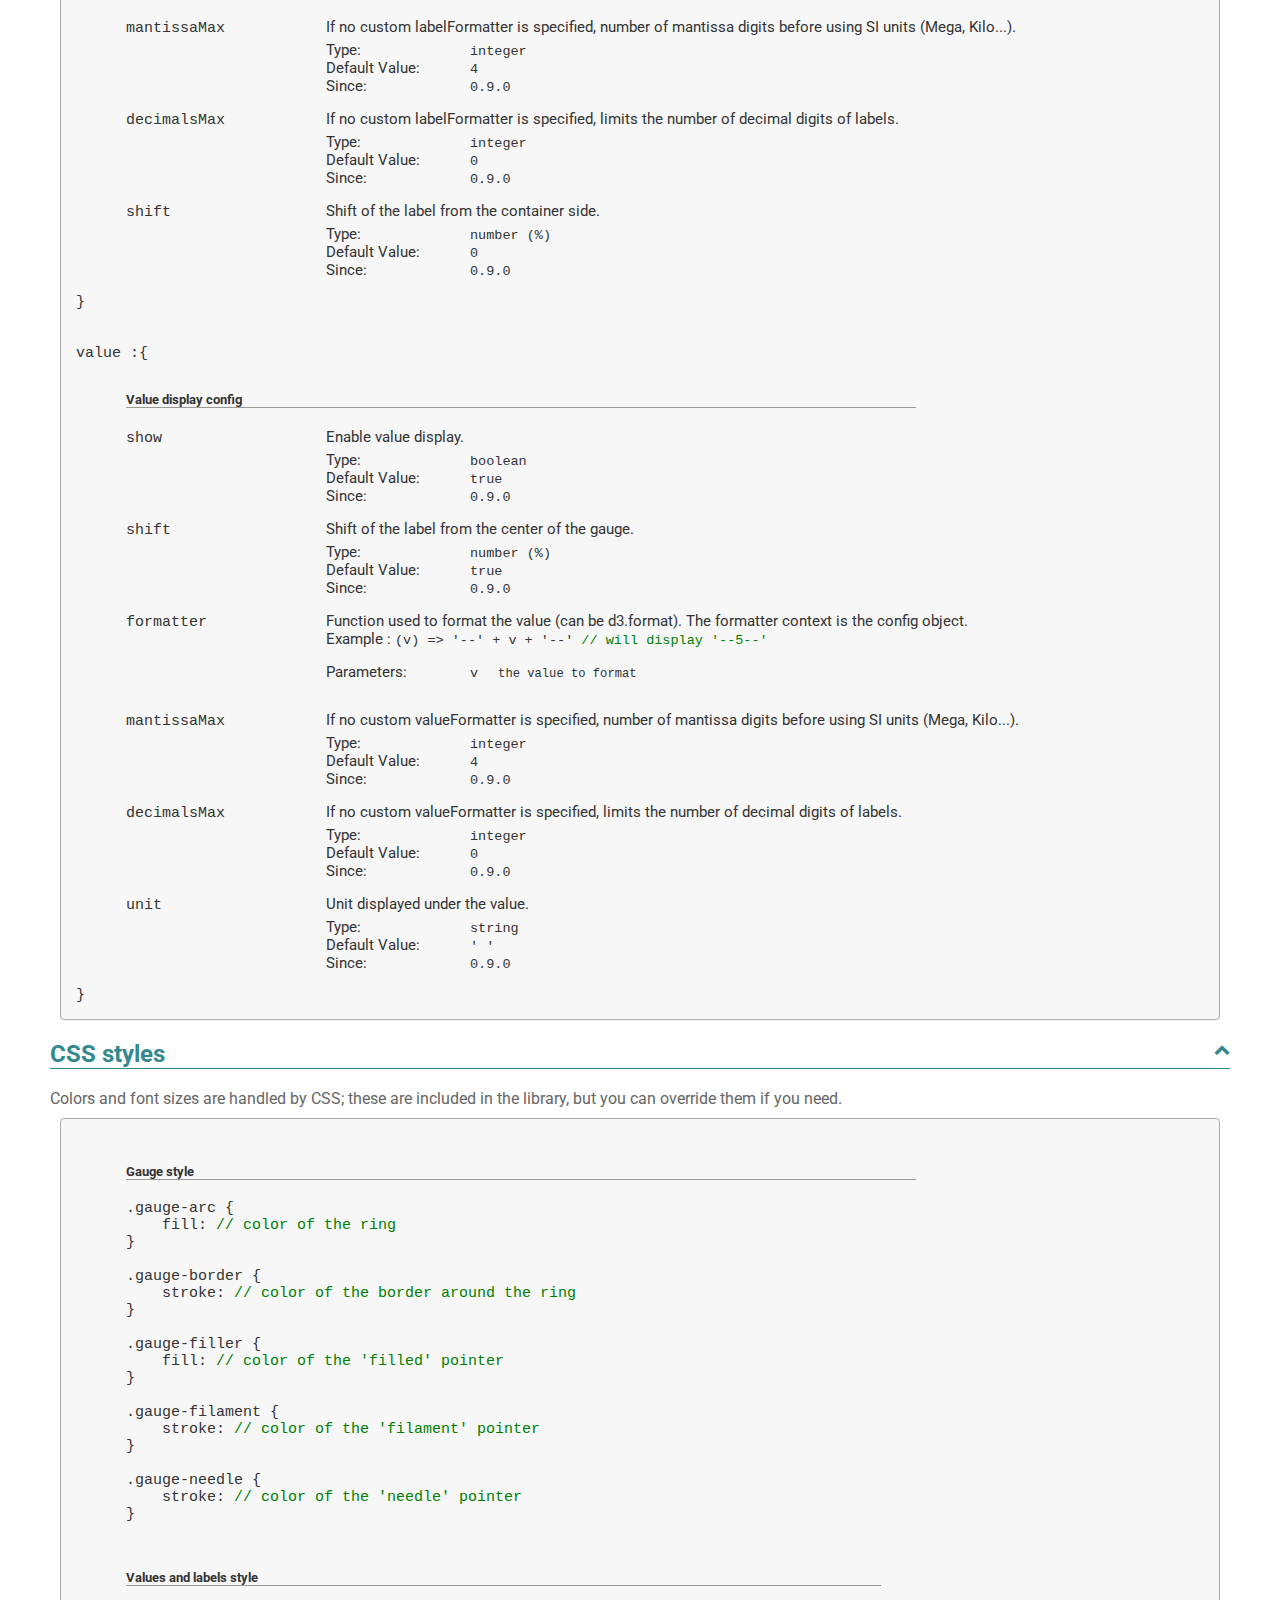
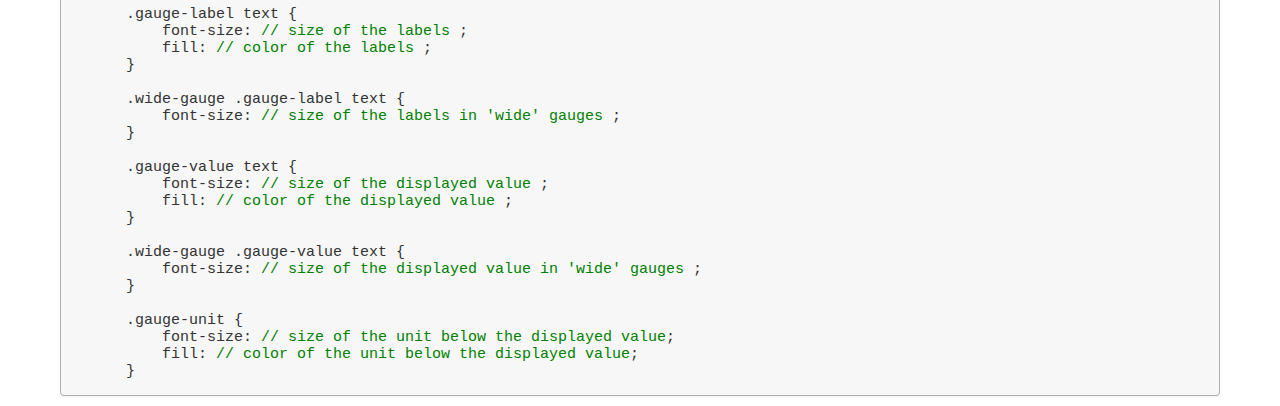
==== commit 94eb9f29: "Added pointer color config and exemple + added configuration visualisation for each example" ====
--- a/ResponsiveGauge/config.html
+++ b/ResponsiveGauge/config.html
@@ -8,13 +8,13 @@
 <title>Responsive gauges</title>
 
 <link href="site.css" type="text/css" rel="stylesheet" />
-<link href='https://fonts.googleapis.com/css?family=Roboto' rel='stylesheet' type='text/css'>
-<link rel="stylesheet" href="https://maxcdn.bootstrapcdn.com/font-awesome/4.6.1/css/font-awesome.min.css">
+<link href='//fonts.googleapis.com/css?family=Roboto' rel='stylesheet' type='text/css'>
+<link rel="stylesheet" href="//maxcdn.bootstrapcdn.com/font-awesome/4.6.1/css/font-awesome.min.css">
 </head>
 
 <body>
 	<nav id="menu">
-		<a href="index.html#examples">Examples</a> <a href="quick-start.html">Quick start</a> <a href="usage.html">Usage</a> <a href="config.html">Configuration</a>
+		<a href="index.html">Presentation</a> <a href="quick-start.html">Quick start</a> <a href="usage.html">Usage</a> <a href="config.html">Configuration</a>
 		<a href="index.html#compatibility">Compatibility</a> <a href="index.html#licence">Licence</a>
 	</nav>
 
@@ -42,7 +42,7 @@
 						<dt class="tag-default">Default Value:</dt>
 						<dd class="tag-default">3</dd>
 						<dt class="tag-since">Since:</dt>
-						<dd class="tag-since">1.0.0</dd>
+						<dd class="tag-since">0.9.0</dd>
 					</dl>
 				</div>
 			</div>
@@ -57,7 +57,7 @@
 						<dt class="tag-default">Default Value:</dt>
 						<dd class="tag-default">7</dd>
 						<dt class="tag-since">Since:</dt>
-						<dd class="tag-since">1.0.0</dd>
+						<dd class="tag-since">0.9.0</dd>
 					</dl>
 				</div>
 			</div>
@@ -72,7 +72,7 @@
 						<dt class="tag-default">Default Value:</dt>
 						<dd class="tag-default">-90</dd>
 						<dt class="tag-since">Since:</dt>
-						<dd class="tag-since">1.0.0</dd>
+						<dd class="tag-since">0.9.0</dd>
 					</dl>
 				</div>
 			</div>
@@ -87,7 +87,7 @@
 						<dt class="tag-default">Default Value:</dt>
 						<dd class="tag-default">90</dd>
 						<dt class="tag-since">Since:</dt>
-						<dd class="tag-since">1.0.0</dd>
+						<dd class="tag-since">0.9.0</dd>
 					</dl>
 				</div>
 			</div>
@@ -105,7 +105,7 @@
 						<dt class="tag-default">Default Value:</dt>
 						<dd class="tag-default">5</dd>
 						<dt class="tag-since">Since:</dt>
-						<dd class="tag-since">1.0.0</dd>
+						<dd class="tag-since">0.9.0</dd>
 					</dl>
 				</div>
 			</div>
@@ -120,7 +120,7 @@
 						<dt class="tag-default">Default Value:</dt>
 						<dd class="tag-default">false</dd>
 						<dt class="tag-since">Since:</dt>
-						<dd class="tag-since">1.0.0</dd>
+						<dd class="tag-since">0.9.0</dd>
 					</dl>
 				</div>
 			</div>
@@ -146,7 +146,7 @@
 						<dt class="tag-default">Default Value:</dt>
 						<dd class="tag-default">false</dd>
 						<dt class="tag-since">Since:</dt>
-						<dd class="tag-since">1.0.0</dd>
+						<dd class="tag-since">0.9.0</dd>
 					</dl>
 				</div>
 			</div>
@@ -154,14 +154,14 @@
 			<div>
 				<div class="parameter">endColor</div>
 				<div class="description">
-					If colors = 'smooth' or 'sectors', used as last gradient color.
+					If colors = 'gradient' or 'sectors', used as last gradient color.
 					<dl class="details">
 						<dt class="tag-type">Type:</dt>
 						<dd class="tag-type">color</dd>
 						<dt class="tag-default">Default Value:</dt>
 						<dd class="tag-default">#d50000</dd>
 						<dt class="tag-since">Since:</dt>
-						<dd class="tag-since">1.0.0</dd>
+						<dd class="tag-since">0.9.0</dd>
 					</dl>
 				</div>
 			</div>
@@ -169,14 +169,14 @@
 			<div>
 				<div class="parameter">startColor</div>
 				<div class="description">
-					If colors = 'smooth' or 'sectors', used as first gradient color.
+					If colors = 'gradient' or 'sectors', used as first gradient color.
 					<dl class="details">
 						<dt class="tag-type">Type:</dt>
 						<dd class="tag-type">color</dd>
 						<dt class="tag-default">Default Value:</dt>
 						<dd class="tag-default">#ffebee</dd>
 						<dt class="tag-since">Since:</dt>
-						<dd class="tag-since">1.0.0</dd>
+						<dd class="tag-since">0.9.0</dd>
 					</dl>
 				</div>
 			</div>
@@ -208,7 +208,7 @@
 						<dt class="tag-default">Default Value:</dt>
 						<dd class="tag-default">needle</dd>
 						<dt class="tag-since">Since:</dt>
-						<dd class="tag-since">1.0.0</dd>
+						<dd class="tag-since">0.9.0</dd>
 					</dl>
 				</div>
 			</div>
@@ -223,7 +223,7 @@
 						<dt class="tag-default">Default Value:</dt>
 						<dd class="tag-default">200</dd>
 						<dt class="tag-since">Since:</dt>
-						<dd class="tag-since">1.0.0</dd>
+						<dd class="tag-since">0.9.0</dd>
 					</dl>
 				</div>
 			</div>
@@ -238,7 +238,7 @@
 						<dt class="tag-default">Default Value:</dt>
 						<dd class="tag-default">90</dd>
 						<dt class="tag-since">Since:</dt>
-						<dd class="tag-since">1.0.0</dd>
+						<dd class="tag-since">0.9.0</dd>
 					</dl>
 				</div>
 			</div>
@@ -253,7 +253,7 @@
 						<dt class="tag-default">Default Value:</dt>
 						<dd class="tag-default">2</dd>
 						<dt class="tag-since">Since:</dt>
-						<dd class="tag-since">1.0.0</dd>
+						<dd class="tag-since">0.9.0</dd>
 					</dl>
 				</div>
 			</div>
@@ -268,7 +268,7 @@
 						<dt class="tag-default">Default Value:</dt>
 						<dd class="tag-default">By default, takes the ring width.</dd>
 						<dt class="tag-since">Since:</dt>
-						<dd class="tag-since">1.0.0</dd>
+						<dd class="tag-since">0.9.0</dd>
 					</dl>
 				</div>
 			</div>
@@ -283,7 +283,61 @@
 						<dt class="tag-default">Default Value:</dt>
 						<dd class="tag-default">0</dd>
 						<dt class="tag-since">Since:</dt>
-						<dd class="tag-since">1.0.0</dd>
+						<dd class="tag-since">0.9.0</dd>
+					</dl>
+				</div>
+			</div>
+
+
+
+
+			<h4>Colors config</h4>
+
+			<div>
+				<div class="parameter">colors</div>
+				<div class="description">
+					Color of the pointer (only for 'filled' pointer); values are
+					<br>
+					<em>'gradient'</em> for a gradual color change of the pointer depending the value
+					<br>
+					<em>[#111, #222, ...]</em> for specifying the color change of the pointer
+					<br>
+					<em>false</em> : no color (CSS color can be used)
+					<dl class="details">
+						<dt class="tag-default">Default Value:</dt>
+						<dd class="tag-default">false</dd>
+						<dt class="tag-since">Since:</dt>
+						<dd class="tag-since">0.9.1</dd>
+					</dl>
+				</div>
+			</div>
+
+			<div>
+				<div class="parameter">endColor</div>
+				<div class="description">
+					If colors = 'gradient' used as last gradient color.
+					<dl class="details">
+						<dt class="tag-type">Type:</dt>
+						<dd class="tag-type">color</dd>
+						<dt class="tag-default">Default Value:</dt>
+						<dd class="tag-default">#d50000</dd>
+						<dt class="tag-since">Since:</dt>
+						<dd class="tag-since">0.9.1</dd>
+					</dl>
+				</div>
+			</div>
+
+			<div>
+				<div class="parameter">startColor</div>
+				<div class="description">
+					If colors = 'gradient', used as first gradient color.
+					<dl class="details">
+						<dt class="tag-type">Type:</dt>
+						<dd class="tag-type">color</dd>
+						<dt class="tag-default">Default Value:</dt>
+						<dd class="tag-default">#ffebee</dd>
+						<dt class="tag-since">Since:</dt>
+						<dd class="tag-since">0.9.1</dd>
 					</dl>
 				</div>
 			</div>
@@ -308,7 +362,7 @@
 						<dt class="tag-default">Default Value:</dt>
 						<dd class="tag-default">0</dd>
 						<dt class="tag-since">Since:</dt>
-						<dd class="tag-since">1.0.0</dd>
+						<dd class="tag-since">0.9.0</dd>
 					</dl>
 				</div>
 			</div>
@@ -323,7 +377,7 @@
 						<dt class="tag-default">Default Value:</dt>
 						<dd class="tag-default">100</dd>
 						<dt class="tag-since">Since:</dt>
-						<dd class="tag-since">1.0.0</dd>
+						<dd class="tag-since">0.9.0</dd>
 					</dl>
 				</div>
 			</div>
@@ -338,7 +392,7 @@
 						<dt class="tag-default">Default Value:</dt>
 						<dd class="tag-default">0</dd>
 						<dt class="tag-since">Since:</dt>
-						<dd class="tag-since">1.0.0</dd>
+						<dd class="tag-since">0.9.0</dd>
 					</dl>
 				</div>
 			</div>
@@ -362,7 +416,7 @@
 						<dt class="tag-default">Default Value:</dt>
 						<dd class="tag-default">By default, as many as sectors.</dd>
 						<dt class="tag-since">Since:</dt>
-						<dd class="tag-since">1.0.0</dd>
+						<dd class="tag-since">0.9.0</dd>
 					</dl>
 				</div>
 			</div>
@@ -396,7 +450,7 @@
 						<dt class="tag-default">Default Value:</dt>
 						<dd class="tag-default">4</dd>
 						<dt class="tag-since">Since:</dt>
-						<dd class="tag-since">1.0.0</dd>
+						<dd class="tag-since">0.9.0</dd>
 					</dl>
 				</div>
 			</div>
@@ -411,7 +465,7 @@
 						<dt class="tag-default">Default Value:</dt>
 						<dd class="tag-default">0</dd>
 						<dt class="tag-since">Since:</dt>
-						<dd class="tag-since">1.0.0</dd>
+						<dd class="tag-since">0.9.0</dd>
 					</dl>
 				</div>
 			</div>
@@ -426,7 +480,7 @@
 						<dt class="tag-default">Default Value:</dt>
 						<dd class="tag-default">0</dd>
 						<dt class="tag-since">Since:</dt>
-						<dd class="tag-since">1.0.0</dd>
+						<dd class="tag-since">0.9.0</dd>
 					</dl>
 				</div>
 			</div>
@@ -452,7 +506,7 @@
 						<dt class="tag-default">Default Value:</dt>
 						<dd class="tag-default">true</dd>
 						<dt class="tag-since">Since:</dt>
-						<dd class="tag-since">1.0.0</dd>
+						<dd class="tag-since">0.9.0</dd>
 					</dl>
 				</div>
 			</div>
@@ -467,7 +521,7 @@
 						<dt class="tag-default">Default Value:</dt>
 						<dd class="tag-default">true</dd>
 						<dt class="tag-since">Since:</dt>
-						<dd class="tag-since">1.0.0</dd>
+						<dd class="tag-since">0.9.0</dd>
 					</dl>
 				</div>
 			</div>
@@ -501,7 +555,7 @@
 						<dt class="tag-default">Default Value:</dt>
 						<dd class="tag-default">4</dd>
 						<dt class="tag-since">Since:</dt>
-						<dd class="tag-since">1.0.0</dd>
+						<dd class="tag-since">0.9.0</dd>
 					</dl>
 				</div>
 			</div>
@@ -516,7 +570,7 @@
 						<dt class="tag-default">Default Value:</dt>
 						<dd class="tag-default">0</dd>
 						<dt class="tag-since">Since:</dt>
-						<dd class="tag-since">1.0.0</dd>
+						<dd class="tag-since">0.9.0</dd>
 					</dl>
 				</div>
 			</div>
@@ -531,7 +585,7 @@
 						<dt class="tag-default">Default Value:</dt>
 						<dd class="tag-default">' '</dd>
 						<dt class="tag-since">Since:</dt>
-						<dd class="tag-since">1.0.0</dd>
+						<dd class="tag-since">0.9.0</dd>
 					</dl>
 				</div>
 			</div>
--- a/ResponsiveGauge/site.css
+++ b/ResponsiveGauge/site.css
@@ -134,16 +134,8 @@
 	fill: #8FBC8F;
 }
 
-#example-mail-count-gauge .gauge-arc {
-	fill: #810301;
-}
-
-#example-mail-count-gauge .gauge-filler {
-	fill: #C75453;
-}
-
-#example-voltage-gauge .gauge-arc-border {
-	stroke: #ccc;
+#example-speed-gauge .gauge-arc {
+	fill: #efefef;
 }
 
 #example-message-count-gauge .gauge-filler {
@@ -152,10 +144,6 @@
 
 #example-message-count-gauge .gauge-arc {
 	fill: #88461B;
-}
-
-#example-message-count-gauge .gauge-arc-border {
-	stroke: #ccc;
 }
 
 #example-half-gauge .gauge {
@@ -245,6 +233,38 @@
 	display: block;
 }
 
+/* Config display */
+figcaption i, .close {
+	cursor: pointer;
+}
+
+.gauge-config {
+	width: 300px;
+	height: 300px;
+	position: absolute;
+	display: none;
+	text-align: left;
+	white-space: pre;
+	background-color: #FFF;
+	overflow: hidden;
+	overflow-x: hidden;
+	overflow-y: scroll;
+	padding: 10px;
+	border: 1px solid #333;
+}
+
+.gauge-config.visible {
+	display: block;
+}
+
+.gauge-config h4 {
+	display: inline;
+}
+
+.close {
+	float: right;
+	font-weight: bold;
+}
 /** ************************************************
  *		MOBILES
  */
